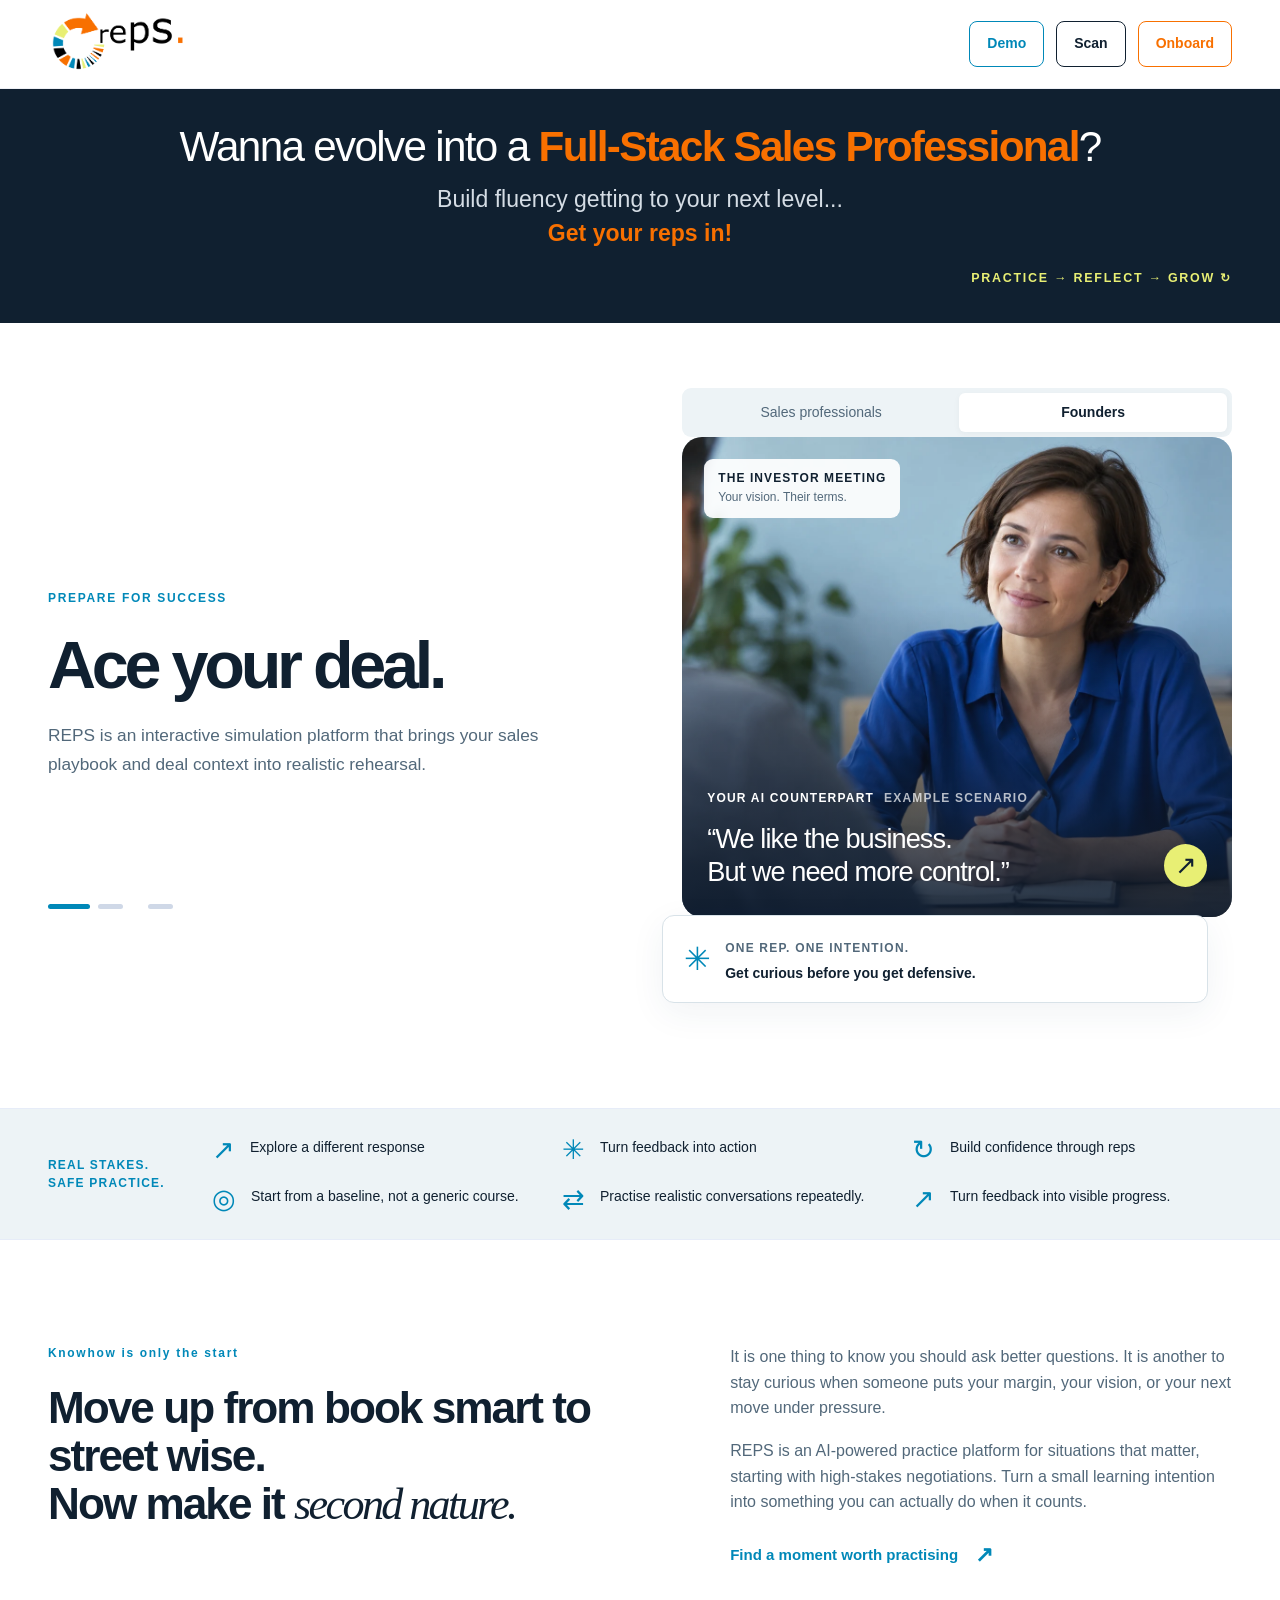
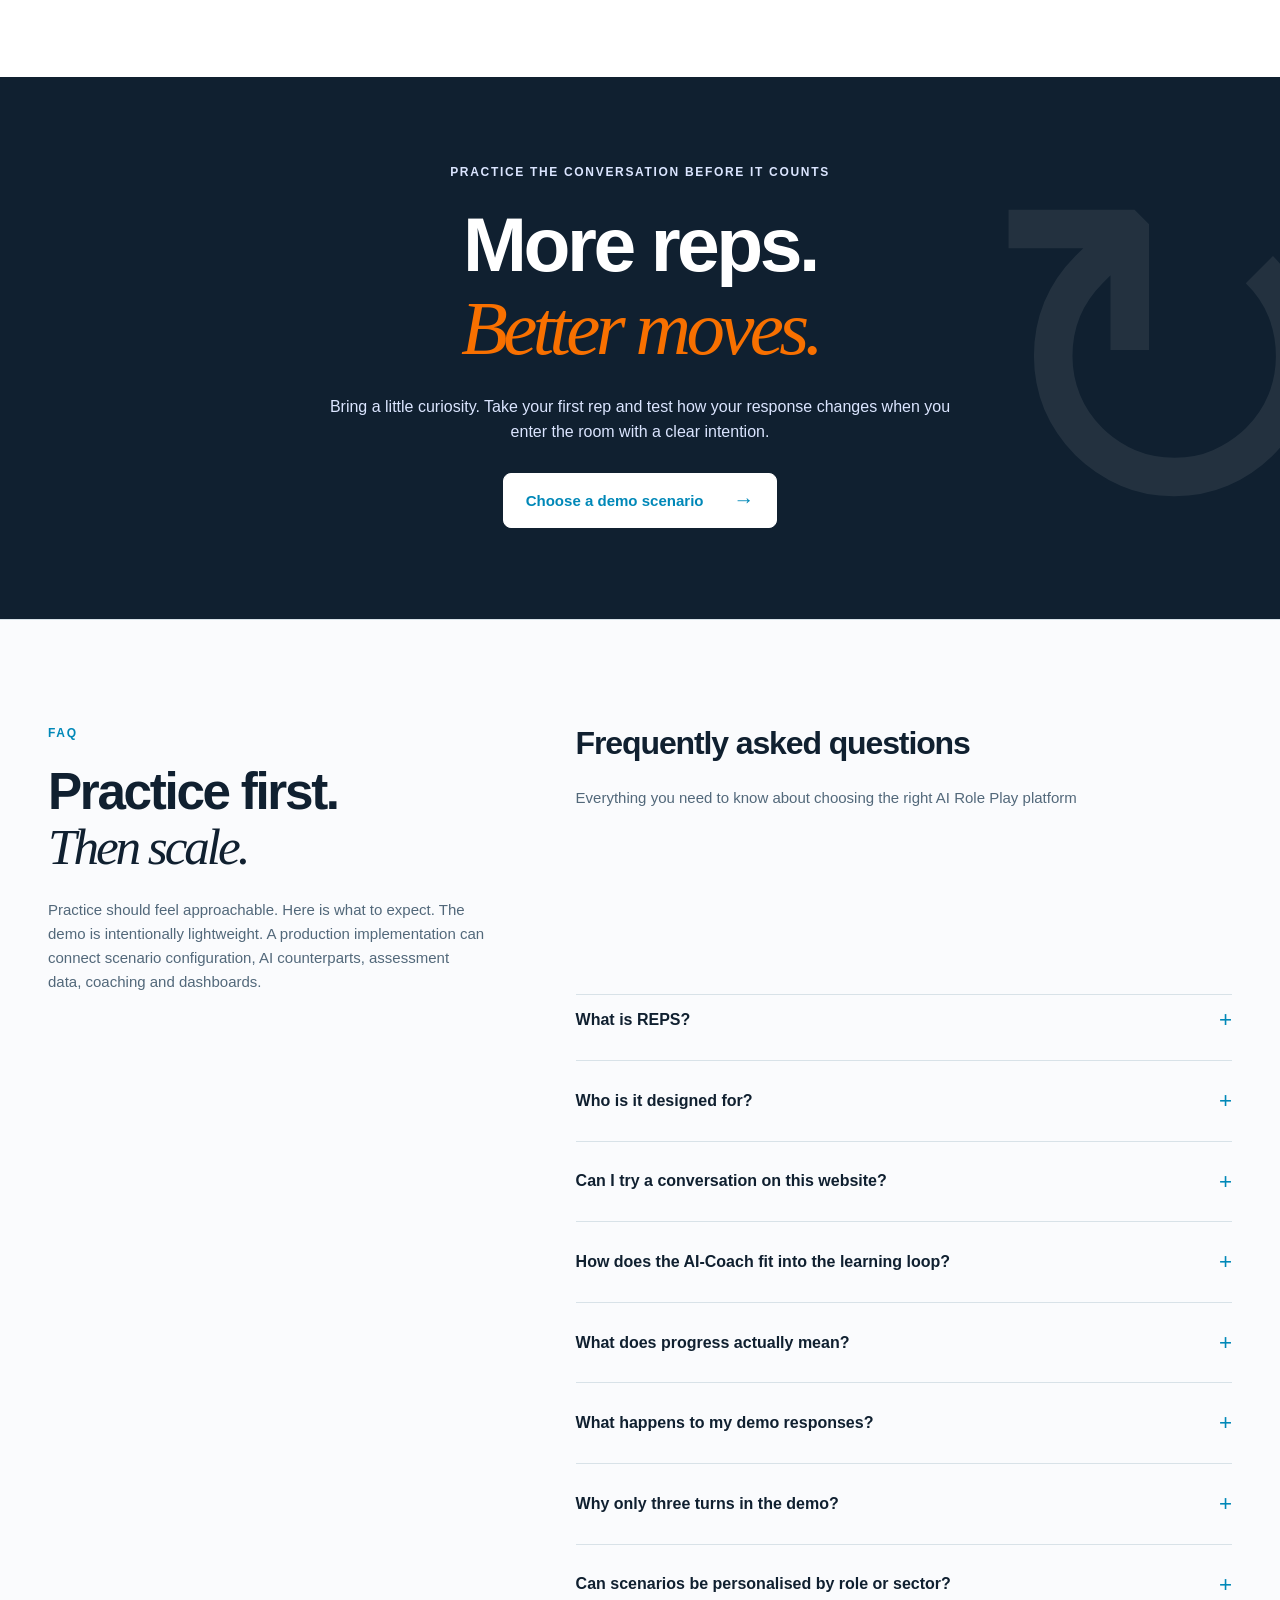
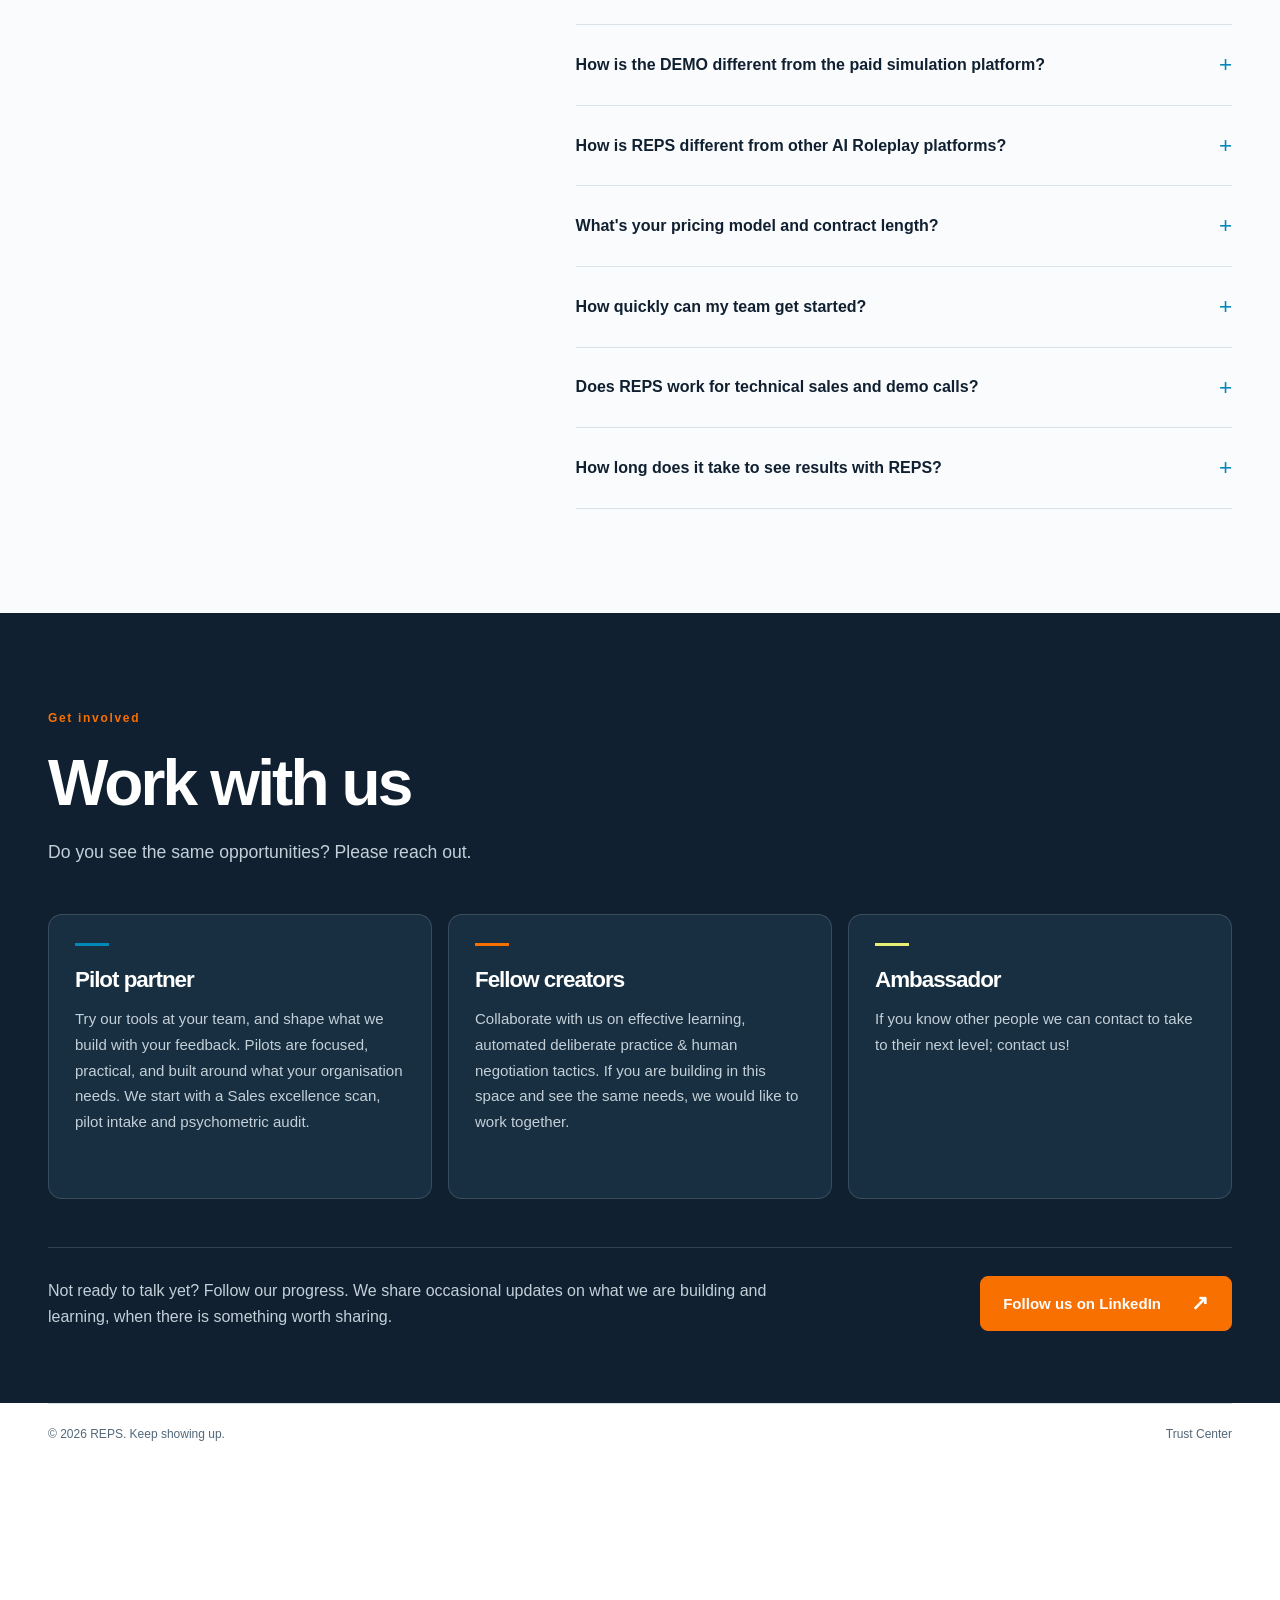
==== index.html @ 22c4253a "cp test" ====
<!doctype html>
<html lang="en">
<head>
  <meta charset="utf-8">
  <meta name="viewport" content="width=device-width, initial-scale=1">
  <meta name="theme-color" content="#234be8">
  <title>REPS — Practice for the moments that matter</title>
  <meta name="description" content="A practice space for the conversations that matter. Explore REPS: AI-powered negotiation practice for founders and sales professionals, from baseline to feedback and visible progress.">
  <meta property="og:title" content="REPS — Great conversations take practice.">
  <meta property="og:description" content="Build the skills for your next high-stakes negotiation. Set your intention, practise, reflect, and try again.">
  <meta property="og:type" content="website">
  <link rel="icon" type="image/svg+xml" href="[data-uri]">
  <style>
:root{--blue:#234be8;--blue-dark:#1737bc;--ink:#172438;--muted:#596579;--pale:#edf2fc;--line:#dce3ee;--lemon:#e8ef74;--pink:#f4c9d1;--ice:#dce8ff;--mist:#eaf0f3;--green:#2b6656;--radius:22px;--body:Arial,Helvetica,sans-serif}
*{box-sizing:border-box}html{scroll-behavior:smooth;scroll-padding-top:100px}body{margin:0;background:#fff;color:var(--ink);font-family:var(--body);font-size:16px;line-height:1.6;-webkit-font-smoothing:antialiased}body.modal-open{overflow:hidden}button,input,select,textarea{font:inherit}button,a{-webkit-tap-highlight-color:transparent}button{cursor:pointer;color:inherit}a{color:inherit;text-decoration:none}h1,h2,h3,p{margin:0}h1,h2,h3{line-height:1.08;letter-spacing:-.045em}.container{width:min(1240px,calc(100% - 96px));margin-inline:auto}.section{padding-block:96px}.eyebrow{font-size:.75rem;font-weight:700;letter-spacing:.14em;line-height:1.5;color:var(--blue);margin-bottom:18px}.serif{font-family:Georgia,'Times New Roman',serif;font-style:italic;font-weight:400;letter-spacing:-.06em}.button{border:1px solid var(--blue);border-radius:8px;background:var(--blue);color:#fff;display:inline-flex;justify-content:center;align-items:center;gap:24px;padding:15px 20px;min-height:52px;font-size:.92rem;font-weight:700;line-height:1.35}.button:hover{background:var(--blue-dark);border-color:var(--blue-dark)}.button-outline{background:#fff;color:var(--blue)}.button-outline:hover{color:#fff}.text-button{font-size:.875rem;color:var(--blue);background:none;border:0;padding:8px 0;text-decoration:underline;text-underline-offset:4px}.small-note{font-size:.875rem;color:var(--muted);line-height:1.5}.sr-only{position:absolute;width:1px;height:1px;padding:0;margin:-1px;overflow:hidden;clip:rect(0,0,0,0);white-space:nowrap;border:0}
.site-header{position:sticky;top:0;z-index:40;background:rgba(255,255,255,.96);border-bottom:1px solid #eef0f5;backdrop-filter:blur(14px)}.nav{height:84px;display:flex;align-items:center;justify-content:space-between;gap:28px}.brand{font-size:2.7rem;font-weight:800;line-height:1;letter-spacing:-.08em}.brand-dot{color:var(--blue)}.nav-links{display:flex;gap:30px;margin-left:auto;margin-right:15px;font-size:.875rem}.nav-links a:hover{color:var(--blue)}
.hero{display:grid;grid-template-columns:1.02fr .98fr;align-items:center;gap:72px;padding-top:72px;padding-bottom:82px}.hero h1{font-size:clamp(3.8rem,6.4vw,5.7rem);letter-spacing:-.064em;line-height:.98;font-weight:650}.hero h1 em{font-family:Georgia,'Times New Roman',serif;color:var(--blue);font-weight:400;font-size:1.12em}.hero-intro{margin-top:26px;max-width:525px;font-size:1.08rem;line-height:1.7;color:var(--muted)}.hero-actions{display:flex;align-items:center;gap:16px;margin-top:30px;flex-wrap:wrap}.hero-stage{background:linear-gradient(145deg,#eaf0ff,#f6f8ff);border:1px solid var(--line);border-radius:24px;padding:28px;min-height:470px;display:flex;flex-direction:column;justify-content:space-between;position:relative;overflow:hidden}.hero-stage:after{content:'↻';position:absolute;font-size:26rem;line-height:1;right:-78px;bottom:-105px;color:#234be812;pointer-events:none}.stage-pill{display:inline-flex;align-items:center;gap:9px;width:max-content;padding:8px 11px;background:#fff;border:1px solid var(--line);border-radius:999px;font-size:.75rem;font-weight:700;letter-spacing:.08em}.stage-card{position:relative;z-index:1;background:#fff;border:1px solid var(--line);border-radius:17px;padding:26px;box-shadow:0 15px 50px #17325a10}.stage-card .mini{font-size:.75rem;color:var(--blue);font-weight:700;letter-spacing:.1em}.stage-card h3{font-size:1.75rem;margin-top:10px}.stage-card p{font-size:.94rem;color:var(--muted);margin-top:12px}.stage-flow{display:flex;gap:8px;flex-wrap:wrap;margin-top:22px}.stage-flow span{background:var(--pale);padding:6px 8px;border-radius:5px;font-size:.75rem}.stage-cue{position:relative;z-index:1;display:flex;align-items:flex-start;gap:12px;background:var(--lemon);border-radius:12px;padding:16px 18px;font-size:.875rem}.stage-cue strong{display:block;font-size:.75rem;letter-spacing:.08em;margin-bottom:3px}
.benefit-strip{background:var(--pale);border-top:1px solid #e6ecf8;border-bottom:1px solid #e6ecf8;padding:25px 0}.benefit-strip .container{display:flex;align-items:center;justify-content:space-between;gap:24px}.benefit-strip p{display:flex;align-items:center;gap:12px;font-size:.875rem}.benefit-strip p span{color:var(--blue);font-size:1.35rem}.section-heading{display:flex;justify-content:space-between;gap:65px;align-items:flex-end;margin-bottom:44px}.section-heading h2{font-size:clamp(2.5rem,4vw,3.8rem);font-weight:620}.section-heading>p{max-width:400px;color:var(--muted);padding-bottom:5px}
.loop-section{background:#f4f7fc}.loop-grid{display:grid;grid-template-columns:repeat(4,1fr);gap:12px}.loop-card{background:#fff;border:1px solid var(--line);border-radius:14px;padding:22px}.loop-card span{font-size:.75rem;color:var(--blue);font-weight:700}.loop-card h3{font-size:1.25rem;margin-top:7px}.loop-card p{font-size:.875rem;color:var(--muted);margin-top:8px}
.scenario-toolbar{display:flex;justify-content:space-between;align-items:center;gap:20px;margin-bottom:26px}.filter-group{display:flex;gap:9px;flex-wrap:wrap}.filter-group button{padding:9px 14px;border:1px solid var(--line);background:#fff;border-radius:6px;font-size:.875rem}.filter-group button span{font-size:.75rem;opacity:.7;margin-left:5px}.filter-group button.active{background:var(--ink);border-color:var(--ink);color:#fff}.scenario-grid{display:grid;grid-template-columns:repeat(4,1fr);gap:17px}.scenario-card{border-radius:13px;padding:23px 22px 0;display:flex;flex-direction:column;border:1px solid #00000006;min-height:390px}.scenario-card[hidden]{display:none}.scenario-card.blue{background:#dce8ff}.scenario-card.lemon{background:#edf3a3}.scenario-card.pink{background:#f7dce1}.scenario-card.pale{background:#eaf0f3}.scenario-card.lilac{background:#e7e1fb}.scenario-card.mint{background:#dff2ea}.scenario-card.sand{background:#f3e7cb}.scenario-card.sky{background:#dceff6}.card-top{display:flex;justify-content:space-between;align-items:center;margin-bottom:32px;gap:7px}.card-icon{font-size:2.2rem;line-height:1}.pill{border:1px solid #17243830;border-radius:5px;padding:3px 7px;font-size:.72rem;letter-spacing:.1em;font-weight:700}.scenario-number{font-size:.72rem;letter-spacing:.07em;font-weight:700;margin-bottom:13px}.scenario-card h3{font-size:1.52rem;line-height:1.16;margin-bottom:15px}.scenario-card>p{font-size:.88rem;line-height:1.62;color:#45536a}.skill-tags{display:flex;gap:6px;flex-wrap:wrap;margin:20px 0 24px}.skill-tags span{background:#ffffff80;padding:3px 7px;border-radius:4px;font-size:.72rem}.card-action{margin-top:auto;border:0;border-top:1px solid #17243820;background:none;padding:17px 0;display:flex;justify-content:space-between;align-items:center;font-size:.875rem;font-weight:700;width:100%;text-align:left}.card-action:hover{color:var(--blue)}.scenario-note{font-size:.875rem;color:var(--muted);margin-top:22px;text-align:center}.scenario-group{margin-top:34px}.scenario-group:first-of-type{margin-top:0}.scenario-group-head{display:flex;align-items:end;justify-content:space-between;gap:24px;margin:0 0 15px;padding:0 2px}.scenario-group-head h3{font-size:1.35rem;letter-spacing:-.03em}.scenario-group-head p{font-size:.82rem;color:var(--muted)}.scenario-group[hidden]{display:none}
.behavior-panel{background:#f8fafc;border:1px solid var(--line);border-radius:12px;padding:18px 18px 10px}.behavior-panel>span{font-size:.72rem;letter-spacing:.1em;color:var(--muted);font-weight:700}.behavior-list{display:grid;gap:0;margin-top:10px}.behavior-row{display:grid;grid-template-columns:auto 1fr;gap:12px;padding:14px 0;border-top:1px solid var(--line)}.behavior-row:first-child{border-top:0}.behavior-status{display:inline-flex;align-items:center;justify-content:center;min-width:106px;height:28px;border-radius:999px;padding:0 10px;font-size:.68rem;font-weight:800;letter-spacing:.07em}.behavior-status.observed{background:#e4f3ec;color:#245f4f}.behavior-status.not-observed{background:#f7e3e6;color:#7a3541}.behavior-copy strong{display:block;font-size:.9rem}.behavior-copy p{margin-top:4px;font-size:.84rem;color:var(--muted)}.behavior-copy blockquote{margin:7px 0 0;border-left:2px solid var(--line);padding-left:10px;font-size:.82rem;color:#39485e}.score-explainer{font-size:.8rem;color:var(--muted);margin-top:8px;line-height:1.45}
.mode-tile{position:fixed;right:22px;bottom:22px;z-index:35;width:250px;background:#fff;border:1px solid var(--line);border-radius:16px;padding:14px;box-shadow:0 16px 50px rgba(16,34,63,.18)}.mode-tile-head{display:flex;align-items:center;justify-content:space-between;gap:12px;margin-bottom:10px}.mode-tile-head strong{font-size:.72rem;letter-spacing:.1em}.live-dot{width:8px;height:8px;border-radius:50%;background:#25a36f;box-shadow:0 0 0 4px #25a36f1f}.mode-toggle{display:grid;grid-template-columns:1fr 1fr;background:var(--pale);border-radius:9px;padding:3px;gap:3px}.mode-toggle button{border:0;background:transparent;border-radius:7px;padding:9px 7px;font-size:.76rem;font-weight:700}.mode-toggle button.active{background:#fff;color:var(--blue);box-shadow:0 2px 8px #17325a16}.mode-tile p{font-size:.72rem;line-height:1.45;color:var(--muted);margin-top:9px}.ai-compose{border:1px solid var(--line);border-radius:12px;padding:12px;background:#fff}.ai-compose textarea{display:block;width:100%;min-height:105px;resize:vertical;border:0;outline:0;color:var(--ink);line-height:1.55}.ai-compose-footer{display:flex;align-items:center;justify-content:space-between;gap:12px;border-top:1px solid var(--line);padding-top:10px}.ai-compose-footer span{font-size:.72rem;color:var(--muted)}.button.compact{min-height:42px;padding:10px 15px;gap:10px}.finish-row{display:flex;align-items:center;justify-content:space-between;gap:15px;margin-top:14px}.ai-thinking{display:inline-flex;align-items:center;gap:7px;font-size:.78rem;color:var(--muted);padding:7px 0}.ai-thinking:before{content:'';width:7px;height:7px;border-radius:50%;background:var(--blue);animation:pulse 1s infinite alternate}@keyframes pulse{to{opacity:.25}}.mode-badge{display:inline-flex;align-items:center;gap:7px}.mode-badge:before{content:'';width:6px;height:6px;border-radius:50%;background:currentColor}.conversation.prototype{max-height:330px;overflow:auto;padding-right:5px;scroll-behavior:smooth}.prototype-note{padding:10px 12px;background:#f7f9fd;border-radius:8px;font-size:.75rem;color:var(--muted);margin-top:14px}
@media (max-width:700px){.scenario-group-head{align-items:flex-start;flex-direction:column;gap:4px}.behavior-row{grid-template-columns:1fr}.behavior-status{width:max-content}}
.coach-section{background:#17283f;color:white}.coach-layout{display:grid;grid-template-columns:1fr 1fr;gap:82px;align-items:center}.coach-copy .eyebrow{color:var(--lemon)}.coach-copy h2{font-size:clamp(2.4rem,4vw,3.6rem)}.coach-copy h2 .serif{color:#bad6f8}.coach-copy>p{color:#bbc7d9;margin-top:24px;max-width:490px}.coach-principles{margin-top:29px}.coach-principles>div{display:flex;gap:17px;margin-top:17px;align-items:flex-start}.coach-principles>div>span{font-size:.72rem;border:1px solid #ffffff35;width:30px;height:30px;border-radius:50%;display:grid;place-items:center;flex:0 0 30px;color:var(--lemon)}.coach-principles p{font-size:.875rem;color:#bbc7d9}.coach-principles strong{display:block;color:#fff}.feedback-card{background:#fff;color:var(--ink);border-radius:17px;padding:28px;box-shadow:0 20px 60px #08111e25;transform:rotate(1deg)}.feedback-header{display:flex;justify-content:space-between;gap:14px;align-items:center;padding-bottom:18px;border-bottom:1px solid var(--line)}.feedback-header strong{font-size:.875rem}.feedback-header>span{font-size:.72rem;color:var(--muted);letter-spacing:.06em}.feedback-box{background:var(--pale);border-radius:9px;padding:16px 18px;margin-top:20px}.feedback-box small{font-size:.72rem;letter-spacing:.1em;color:var(--muted);font-weight:700}.feedback-box p{margin-top:6px;font-size:.95rem}.practice-goal{margin-top:20px;padding:15px;background:var(--lemon);border-radius:9px;font-size:.875rem}.practice-goal strong{display:block;font-size:.72rem;text-transform:uppercase;letter-spacing:.1em}
.progress-layout{display:grid;grid-template-columns:1.15fr .85fr;gap:60px;align-items:center}.progress-preview{background:#f5f7fc;border:1px solid var(--line);border-radius:18px;padding:29px}.preview-top{display:flex;justify-content:space-between;gap:12px}.preview-top h3{font-size:1.45rem}.demo-label{font-size:.72rem;color:var(--muted);border:1px solid var(--line);border-radius:4px;padding:3px 7px}.bar-row{margin-top:20px}.bar-label{display:flex;justify-content:space-between;font-size:.875rem;margin-bottom:7px}.bar-track{height:8px;background:#e1e7f1;border-radius:3px;overflow:hidden}.bar-fill{display:block;height:100%;background:var(--blue);border-radius:3px}.progress-copy h2{font-size:clamp(2.3rem,3.6vw,3.4rem)}.progress-copy p{color:var(--muted);margin-top:20px}.progress-list{margin-top:25px;display:grid;gap:12px}.progress-list div{display:flex;gap:12px;align-items:center;font-size:.9rem}.progress-list span{display:grid;place-items:center;width:30px;height:30px;border:1px solid var(--line);border-radius:50%;color:var(--blue);font-size:.72rem}
.faq-section{background:#fafbfd;border-top:1px solid var(--line)}.faq-layout{display:grid;grid-template-columns:.8fr 1.2fr;gap:80px}.faq-layout h2{font-size:clamp(2.4rem,4vw,3.5rem)}.faq-layout>div>p{color:var(--muted);margin-top:20px}.faq-list details{border-bottom:1px solid var(--line)}.faq-list details:first-child{border-top:1px solid var(--line)}.faq-list summary{list-style:none;cursor:pointer;display:flex;justify-content:space-between;gap:24px;padding:22px 0;align-items:center;font-size:1rem;font-weight:700}.faq-list summary::-webkit-details-marker{display:none}.faq-list summary span{font-size:1.4rem;font-weight:400;color:var(--blue)}.faq-list details[open] summary span{transform:rotate(45deg)}.faq-list details p{padding:0 35px 22px 0;color:var(--muted);font-size:.9375rem}.closing-section{background:var(--blue);color:white}.closing-inner{text-align:center;padding-block:82px}.closing-inner .eyebrow{color:#dbe5ff}.closing-inner h2{font-size:clamp(3.4rem,6vw,5.3rem)}.closing-inner .serif{color:var(--lemon)}.closing-inner p{color:#dbe5ff;margin:22px auto 28px;max-width:620px}.closing-inner .button{background:#fff;color:var(--blue);border-color:#fff}.closing-inner .button:hover{background:var(--lemon);border-color:var(--lemon);color:var(--ink)}footer{background:#fff}.footer-top{padding-block:34px;display:flex;align-items:center;gap:29px}.footer-top .brand{font-size:2.4rem}.footer-top p{margin-right:auto;color:var(--muted);font-size:.875rem}.footer-bottom{padding-block:19px 24px;border-top:1px solid var(--line);display:flex;justify-content:space-between;gap:25px;font-size:.75rem;color:var(--muted)}
/* modal */
dialog{width:min(760px,calc(100% - 28px));max-height:calc(100dvh - 40px);border:0;border-radius:20px;padding:0;color:var(--ink);box-shadow:0 25px 100px #13223c50;overflow:auto}dialog::backdrop{background:rgba(12,25,47,.66);backdrop-filter:blur(6px)}.modal-header{display:flex;align-items:center;gap:20px;padding:20px 27px;background:#fff;position:sticky;top:0;z-index:3;border-bottom:1px solid var(--line)}.modal-header .brand{font-size:2rem}.modal-header>span{font-size:.72rem;letter-spacing:.1em;color:var(--muted);margin-left:auto}.close-dialog{font-size:1.6rem;line-height:1;border:1px solid var(--line);background:white;width:34px;height:34px;border-radius:50%}.demo-progress{height:4px;background:var(--pale)}.demo-progress span{display:block;height:100%;background:var(--blue);transition:width .2s}.demo-inner{padding:28px 35px 32px}.demo-kicker{font-size:.72rem;font-weight:700;color:var(--blue);letter-spacing:.1em;margin-bottom:12px}.demo-inner h2{font-size:2rem;margin-bottom:14px}.demo-description{color:var(--muted);font-size:.94rem;margin-bottom:22px}.demo-inner fieldset{border:0;padding:0;margin:22px 0}.demo-inner legend,.demo-field-label{font-size:.94rem;font-weight:700;margin-bottom:10px;display:block}.demo-help{font-size:.85rem;color:var(--muted);margin:0 0 12px}.rating-group{display:flex;gap:8px}.rating-group label{flex:1}.rating-group input,.intention-options input{position:absolute;opacity:0;width:1px;height:1px}.rating-group label>span{border:1px solid var(--line);background:#fff;display:flex;align-items:center;justify-content:center;flex-direction:column;border-radius:8px;padding:10px 3px;line-height:1.4;font-size:1.05rem;cursor:pointer}.rating-group small{font-size:.7rem;display:block;font-weight:400;color:var(--muted);margin-top:3px}.rating-group input:checked+span,.intention-options input:checked+span{border-color:var(--blue);background:var(--pale);color:var(--blue);box-shadow:inset 0 0 0 1px var(--blue)}.intention-options{display:grid;gap:8px}.intention-options label>span{display:block;border:1px solid var(--line);border-radius:8px;font-size:.875rem;line-height:1.4;padding:13px 15px;cursor:pointer}.demo-actions{display:flex;flex-wrap:wrap;gap:12px;align-items:center;margin-top:24px}.modal-footer{border-top:1px solid var(--line);padding:15px 27px;display:flex;justify-content:space-between;align-items:center;gap:20px}.modal-footer>span{font-size:.72rem;color:var(--muted)}.modal-footer button{border:0;background:transparent;font-size:.72rem;color:var(--muted);padding:3px;text-decoration:underline;text-underline-offset:3px}.knowhow-card{background:var(--pale);padding:23px;border-radius:12px;margin-top:20px}.knowhow-card h3{font-size:1.45rem;margin:10px 0}.knowhow-card p{font-size:.94rem;color:var(--muted)}.knowhow-card blockquote{border-left:2px solid var(--blue);padding-left:14px;margin:17px 0 0;font-size:.94rem}.demo-context{padding:16px 18px;border:1px solid var(--line);border-radius:8px;margin:19px 0;font-size:.875rem;color:var(--muted)}.demo-context strong{color:var(--ink)}.turn-header{display:flex;justify-content:space-between;gap:14px;align-items:center;margin-bottom:15px}.turn-header span{font-size:.72rem;color:var(--muted);font-weight:700}.conversation{display:grid;gap:12px;margin-bottom:22px}.chat-message{background:var(--pale);border-radius:12px 12px 12px 2px;padding:17px 19px;margin-right:20px;font-size:.94rem;line-height:1.58}.chat-message.you{background:#edf1d6;border-radius:12px 12px 2px 12px;margin-right:0;margin-left:36px}.chat-message small{display:block;color:var(--muted);font-size:.7rem;font-weight:700;letter-spacing:.1em;margin-bottom:5px}.chat-message.past{font-size:.86rem;padding:11px 14px;opacity:.85}.response-options{display:grid;gap:9px}.response-option{display:flex;text-align:left;gap:13px;padding:14px;border:1px solid var(--line);border-radius:9px;background:#fff;font-size:.875rem;line-height:1.48}.response-option>span{display:grid;place-items:center;width:23px;height:23px;flex:0 0 23px;background:var(--pale);border-radius:5px;font-size:.72rem;color:var(--blue);margin-top:1px}.response-option:hover{border-color:var(--blue);background:#f7f9ff}.report-grid{display:grid;grid-template-columns:1fr 1fr;gap:12px;margin-top:18px}.report-box{border:1px solid var(--line);border-radius:10px;padding:18px}.report-box.full{grid-column:1/-1}.report-box>span{font-size:.7rem;font-weight:700;letter-spacing:.08em;color:var(--blue)}.report-box h3{font-size:1.1rem;margin:8px 0}.report-box p{font-size:.86rem;color:var(--muted);line-height:1.62}.report-box blockquote{background:var(--pale);padding:12px;border-radius:6px;margin:10px 0 0;font-size:.86rem}.report-box.goal{background:var(--lemon);border:0}.report-box.goal p{color:var(--ink)}.score-big{font-size:2.5rem;font-weight:800;letter-spacing:-.06em;color:var(--blue);line-height:1}.score-note{font-size:.72rem;color:var(--muted);margin-top:7px}.reflection-difference{padding:17px;background:var(--pale);border-radius:10px;margin-top:17px;font-size:.94rem}.inline-note{font-size:.72rem!important;color:var(--muted);margin-top:18px!important}.demo-result-row{display:flex;justify-content:space-between;gap:18px;padding:11px 0;border-bottom:1px solid var(--line);font-size:.875rem}.demo-result-row strong{text-align:right}
@media(max-width:1100px){.container{width:calc(100% - 60px)}.scenario-grid{grid-template-columns:repeat(2,1fr)}.loop-grid{grid-template-columns:repeat(2,1fr)}.hero{gap:35px}.coach-layout{gap:42px}.progress-layout{gap:40px}}
@media(max-width:760px){.container{width:calc(100% - 34px)}.nav-links{display:none}.nav{height:72px}.brand{font-size:2.3rem}.hero{grid-template-columns:1fr;padding-top:50px}.hero h1{font-size:3.5rem}.hero-stage{min-height:390px}.benefit-strip .container{align-items:flex-start;flex-direction:column}.section-heading{align-items:flex-start;flex-direction:column;gap:20px}.scenario-grid{grid-template-columns:1fr}.loop-grid{grid-template-columns:1fr}.coach-layout,.progress-layout,.faq-layout{grid-template-columns:1fr}.section{padding-block:72px}.scenario-toolbar{align-items:flex-start;flex-direction:column}.footer-top,.footer-bottom{align-items:flex-start;flex-direction:column}.footer-top p{margin-right:0}.demo-inner{padding:23px 20px 27px}.rating-group{gap:5px}.rating-group small{display:none}.report-grid{grid-template-columns:1fr}.report-box.full{grid-column:auto}.turn-header{align-items:flex-start;flex-direction:column}.chat-message{margin-right:0}.chat-message.you{margin-left:18px}.mode-tile{right:10px;bottom:10px;width:218px}.finish-row{align-items:stretch;flex-direction:column}.finish-row .button{width:100%}}


:root{--blue:#234be8;--blue-dark:#1737bc;--ink:#172438;--muted:#596579;--pale:#edf2fc;--line:#dce3ee;--lemon:#e8ef74;--pink:#f4c9d1;--radius:22px;--body:Arial,Helvetica,sans-serif}
*{box-sizing:border-box}html{scroll-behavior:smooth;scroll-padding-top:105px}body{margin:0;background:#fff;color:var(--ink);font-family:var(--body);font-size:16px;line-height:1.6;-webkit-font-smoothing:antialiased}body.modal-open{overflow:hidden}button,input,select,textarea{font:inherit}button,a{-webkit-tap-highlight-color:transparent}button{cursor:pointer}button:disabled{cursor:default;opacity:.5}a{color:inherit;text-decoration:none}button{color:inherit}img{display:block;max-width:100%}button{transition:background .2s,transform .2s,color .2s}a,button,input,summary,select{outline-offset:5px}a:focus-visible,button:focus-visible,input:focus-visible,summary:focus-visible,select:focus-visible,[tabindex]:focus-visible{outline:3px solid #6686ff}button:active{transform:translateY(1px)}h1,h2,h3,p{margin:0}h1,h2,h3{line-height:1.08;letter-spacing:-.045em}p+p{margin-top:17px}h2{font-size:clamp(2.4rem,4.15vw,3.85rem);font-weight:600}h3{font-weight:600}.container{width:min(1240px,calc(100% - 96px));margin-inline:auto}.section{padding-block:104px}.eyebrow{font-size:.75rem;font-weight:700;letter-spacing:.14em;line-height:1.5;color:var(--blue);margin-bottom:22px}.serif{font-family:Georgia,'Times New Roman',serif;font-style:italic;font-weight:400;letter-spacing:-.06em}.button{border:1px solid var(--blue);border-radius:8px;background:var(--blue);color:#fff;display:inline-flex;justify-content:center;align-items:center;gap:30px;padding:16px 22px;min-height:54px;font-size:.94rem;font-weight:600;line-height:1.4;text-align:center}.button:hover{background:var(--blue-dark);border-color:var(--blue-dark)}.button span{font-size:1.3rem;line-height:1}.button-small{padding:12px 17px;min-height:45px;font-size:.875rem;gap:21px}.button-light{background:#fff;border-color:#fff;color:var(--blue)}.button-light:hover{background:var(--lemon);border-color:var(--lemon);color:var(--ink)}.button-outline{background:white;color:var(--blue)}.button-outline:hover{color:#fff}.text-link{display:inline-flex;align-items:center;gap:17px;font-size:.94rem;font-weight:600;border:0;padding:0;background:none;color:var(--ink)}.text-link:hover{color:var(--blue)}.text-link span{font-size:1.4rem}.small-note{font-size:.875rem;color:var(--muted);line-height:1.5}.sr-only{position:absolute;width:1px;height:1px;padding:0;margin:-1px;overflow:hidden;clip:rect(0,0,0,0);white-space:nowrap;border:0}.skip-link{position:fixed;left:15px;top:-80px;z-index:100;background:#fff;padding:15px}.skip-link:focus{top:15px}
.site-header{position:sticky;top:0;z-index:40;background:rgba(255,255,255,.96);border-bottom:1px solid #eef0f5;backdrop-filter:blur(14px)}.nav{height:88px;display:flex;align-items:center;justify-content:space-between;gap:28px}.brand{font-size:2.8rem;font-weight:800;line-height:1;letter-spacing:-.08em;display:inline-block}.brand-dot{color:var(--blue)}.nav-links{display:flex;gap:30px;margin-left:auto;margin-right:17px;font-size:.875rem}.nav-links a:hover{color:var(--blue)}.menu-toggle{display:none;border:0;background:none;width:40px;height:40px;padding:8px}.menu-toggle span{display:block;height:2px;background:var(--ink);margin:6px 0}
.hero{display:grid;grid-template-columns:1.03fr 1fr;align-items:center;gap:68px;padding-top:65px;padding-bottom:80px}.hero .eyebrow{display:flex;align-items:center;gap:9px;margin-bottom:26px}.tiny-mark{font-size:1.45rem;line-height:1}.hero h1{font-size:clamp(3.7rem,6.4vw,5.6rem);letter-spacing:-.06em;line-height:.99;font-weight:600}.hero h1 em{font-family:Georgia,'Times New Roman',serif;color:var(--blue);font-weight:400;font-size:1.15em;letter-spacing:-.07em}.hero-intro{margin-top:26px;max-width:480px;font-size:1.075rem;line-height:1.7;color:var(--muted)}.hero-actions{display:flex;align-items:center;gap:25px;margin:28px 0 15px}.hero-stage{position:relative;padding-bottom:25px}.setting-switch{display:flex;width:100%;justify-content:center;gap:4px;background:var(--pale);border-radius:9px;padding:5px;margin-bottom:19px}.setting-switch button{border:0;border-radius:6px;background:transparent;color:var(--muted);padding:10px 15px;flex:1;font-size:.875rem;line-height:1.4}.setting-switch button.active{background:#fff;color:var(--ink);box-shadow:0 2px 7px #1724380b;font-weight:600}.portrait-card{position:relative;height:480px;border-radius:20px;overflow:hidden;background:#c5dfed}.hero-portrait{width:100%;height:100%;object-fit:cover;object-position:66% center}.portrait-card:after{content:'';position:absolute;inset:35% 0 0;background:linear-gradient(transparent,rgba(13,27,46,.9));pointer-events:none}.scene-tag{position:absolute;top:22px;left:22px;background:rgba(255,255,255,.92);border-radius:9px;padding:10px 14px;display:flex;gap:10px;align-items:center}.scene-tag span:not(.scene-icon){font-size:.75rem;letter-spacing:.09em;font-weight:700;display:block}.scene-tag small{font-size:.75rem;color:var(--muted);display:block}.scene-icon{font-size:1.5rem;color:var(--blue)}.scene-bottom{position:absolute;bottom:29px;left:25px;right:25px;color:#fff;z-index:1;padding-right:50px}.scene-meta{display:flex;flex-wrap:wrap;gap:10px;margin-bottom:14px;font-size:.75rem;letter-spacing:.1em;font-weight:700}.scene-meta span:last-child{opacity:.7}.scene-bottom p{font-size:1.7rem;letter-spacing:-.035em;line-height:1.22}.scene-play{position:absolute;right:0;bottom:1px;background:var(--lemon);color:var(--ink);border:0;border-radius:50%;width:43px;height:43px;font-size:1.6rem;display:grid;place-items:center}.scene-play:hover{background:white}.coach-cue{display:flex;gap:14px;align-items:center;background:white;border:1px solid var(--line);border-radius:12px;position:relative;margin:-2px 24px 0 -20px;z-index:2;padding:18px 21px;box-shadow:0 10px 35px #243a6410}.spark-icon{color:var(--blue);font-size:2rem;line-height:1}.coach-cue span:not(.spark-icon){font-size:.75rem;letter-spacing:.1em;color:var(--muted);font-weight:700}.coach-cue p{font-size:.875rem;font-weight:600;line-height:1.5;margin-top:3px}.orbit-label{display:block;position:absolute;bottom:0;right:10px;font-size:.75rem;letter-spacing:.16em;color:var(--muted)}
.benefit-strip{background:var(--pale);border-top:1px solid #e6ecf8;border-bottom:1px solid #e6ecf8;padding:27px 0}.benefit-strip .container{display:flex;align-items:center;justify-content:space-between;gap:24px}.strip-label{color:var(--blue);font-size:.75rem;font-weight:700;letter-spacing:.1em;line-height:1.5}.benefit-strip p{display:flex;align-items:center;gap:15px;font-size:.875rem;margin:0}.benefit-strip p span{color:var(--blue);font-size:1.7rem;line-height:1}
.introduction{display:grid;grid-template-columns:1.2fr 1fr;gap:80px}.introduction h2{font-size:clamp(2.15rem,3.45vw,3.1rem)}.intro-body p{color:var(--muted)}.intro-body .text-link{margin-top:22px}.section-heading{display:flex;justify-content:space-between;gap:65px;align-items:flex-end;margin-bottom:47px}.section-heading>p{max-width:370px;color:var(--muted);padding-bottom:5px}.loop-section{background:#f4f7fc}.loop-layout{display:grid;grid-template-columns:.83fr 1.17fr;gap:40px;align-items:stretch}.flywheel-panel{background:#fff;border:1px solid var(--line);border-radius:var(--radius);padding:26px;display:flex;flex-direction:column;align-items:center;justify-content:space-between}.panel-kicker{font-size:.75rem;color:var(--muted);letter-spacing:.12em;font-weight:700}.flywheel-panel img{width:auto;height:415px;object-fit:contain;max-width:100%;margin:15px auto}.flywheel-panel p{font-size:.875rem;color:var(--muted);text-align:center}.loop-steps{display:grid;grid-template-columns:repeat(3,1fr);gap:8px;margin-bottom:18px}.loop-steps button{display:flex;gap:10px;align-items:center;text-align:left;border:1px solid var(--line);border-radius:7px;padding:13px 12px;background:white;font-size:.875rem;line-height:1.2;min-height:49px}.loop-steps button span{font-size:.75rem;color:var(--muted)}.loop-steps button.active{background:var(--blue);border-color:var(--blue);color:white}.loop-steps button.active span{color:#d6e2ff}.loop-steps button i{font-size:1rem;font-style:normal}.loop-steps button:hover:not(.active){border-color:var(--blue);background:#f5f7ff}.step-detail{border:1px solid var(--line);border-radius:15px;padding:27px 30px;background:#fff;min-height:370px;display:flex;flex-direction:column}.detail-top{display:flex;align-items:center;justify-content:space-between;margin-bottom:12px}.detail-top>span:first-child{color:var(--blue);font-size:.75rem;font-weight:700;letter-spacing:.12em}.detail-symbol{font-size:1.8rem;color:var(--blue);line-height:1}.step-detail h3{font-size:1.85rem;margin-bottom:13px}.step-detail>p{color:var(--muted);font-size:.9375rem;line-height:1.6}.step-example{background:var(--pale);padding:15px 18px;border-radius:8px;margin-top:20px}.step-example>span{color:var(--blue);font-size:.75rem;letter-spacing:.1em;font-weight:700}.step-example p{font-size:.9375rem;line-height:1.5;margin-top:6px}.detail-footer{margin-top:auto;padding-top:19px;display:flex;align-items:center;justify-content:space-between;gap:10px}.detail-footer>span{font-size:.875rem;color:var(--muted)}.round-button{border:1px solid var(--line);border-radius:50%;width:36px;height:36px;flex:0 0 36px;background:white;font-size:1.2rem}.round-button:hover{border-color:var(--blue);color:var(--blue)}
.scenario-toolbar{display:flex;justify-content:space-between;align-items:center;gap:20px;margin-bottom:26px}.filter-group{display:flex;gap:9px;flex-wrap:wrap}.filter-group button{padding:9px 14px;border:1px solid var(--line);background:#fff;border-radius:6px;font-size:.875rem}.filter-group button span{font-size:.75rem;opacity:.7;margin-left:5px}.filter-group button.active{background:var(--ink);border-color:var(--ink);color:#fff}.scenario-grid{display:grid;grid-template-columns:repeat(4,1fr);gap:17px}.scenario-card{border-radius:13px;padding:23px 22px 0;display:flex;flex-direction:column;border:1px solid #00000006}.scenario-card[hidden]{display:none}.scenario-card.blue{background:#dce8ff}.scenario-card.lemon{background:#edf3a3}.scenario-card.pink{background:#f7dce1}.scenario-card.pale{background:#eaf0f3}.card-top{display:flex;justify-content:space-between;align-items:center;margin-bottom:40px;gap:7px}.card-icon{font-size:2.3rem;line-height:1;color:var(--ink)}.pill{border:1px solid #17243830;border-radius:5px;padding:3px 7px;font-size:.75rem;letter-spacing:.1em;font-weight:700}.scenario-number{font-size:.75rem;letter-spacing:.07em;font-weight:700;margin-bottom:14px}.scenario-card h3{font-size:1.6rem;line-height:1.15;margin-bottom:17px}.scenario-card>p{font-size:.9rem;line-height:1.65;color:#45536a}.skill-tags{display:flex;gap:6px;flex-wrap:wrap;margin:22px 0 26px}.skill-tags span{background:#ffffff80;padding:3px 7px;border-radius:4px;font-size:.75rem}.card-action{margin-top:auto;border:0;border-top:1px solid #17243820;background:none;padding:18px 0;display:flex;justify-content:space-between;align-items:center;font-size:.875rem;font-weight:600;width:100%;text-align:left}.card-action span{font-size:1.35rem}.card-action:hover{color:var(--blue)}.scenario-note{font-size:.875rem;color:var(--muted);margin-top:22px;text-align:center}
.coach-section{background:#17283f;color:white}.coach-layout{display:grid;grid-template-columns:1fr 1fr;gap:85px;align-items:center}.coach-copy .eyebrow{color:var(--lemon)}.coach-copy h2{font-size:clamp(2.2rem,3.8vw,3.5rem)}.coach-copy h2 .serif{color:#bad6f8}.coach-copy>p{color:#bbc7d9;margin-top:26px;max-width:470px}.coach-principles{margin-top:32px}.coach-principles>div{display:flex;gap:18px;margin-top:20px;align-items:flex-start}.coach-principles>div>span{font-size:.75rem;border:1px solid #ffffff35;width:30px;height:30px;border-radius:50%;display:grid;place-items:center;flex:0 0 30px;color:var(--lemon)}.coach-principles p{font-size:.875rem;color:#bbc7d9;line-height:1.65}.coach-principles strong{display:block;color:#fff;font-weight:600}.feedback-card{background:#fff;color:var(--ink);border-radius:17px;padding:28px;box-shadow:0 20px 60px #08111e25;transform:rotate(1deg)}.feedback-header{display:flex;justify-content:space-between;gap:14px;align-items:center;padding-bottom:20px;border-bottom:1px solid var(--line)}.feedback-header>div{display:flex;align-items:center;gap:10px}.feedback-header strong{font-size:.875rem}.feedback-header .spark-icon{font-size:1.6rem}.feedback-header>span{font-size:.75rem;color:var(--muted);letter-spacing:.06em;text-align:right;max-width:85px}.feedback-intention{margin-top:20px}.feedback-intention>span,.transcript>span,.feedback-label{font-size:.75rem;letter-spacing:.11em;font-weight:700;color:var(--muted)}.feedback-intention p{font-size:.875rem;margin-top:5px}.transcript{background:var(--pale);border-radius:9px;padding:16px 18px;margin-top:22px}.transcript blockquote{margin:7px 0 0;font-size:1.125rem;line-height:1.5;letter-spacing:-.02em}.coach-observation,.coach-next{padding:21px 0 0}.coach-observation .feedback-label{color:#2b6656}.coach-next .feedback-label{color:var(--blue)}.coach-observation p,.coach-next p{font-size:.875rem;margin-top:5px;color:var(--muted)}.coach-next blockquote{font-size:.875rem;margin:10px 0 0;border-left:2px solid var(--blue);padding-left:14px;line-height:1.55}.practice-goal{margin-top:23px;padding:16px;background:var(--lemon);border-radius:9px;display:flex;gap:14px;align-items:center}.practice-goal>span{font-size:1.8rem}.practice-goal p{font-size:.875rem;line-height:1.55}.practice-goal strong{display:block;font-size:.75rem;text-transform:uppercase;letter-spacing:.1em;margin-bottom:3px}
.progress-layout{display:grid;grid-template-columns:1.22fr 1fr;gap:70px;align-items:center}.progress-preview{background:#f5f7fc;border:1px solid var(--line);border-radius:18px;padding:29px}.preview-top{display:flex;align-items:flex-start;justify-content:space-between;gap:16px}.preview-top h3{font-size:1.35rem;margin-top:8px;letter-spacing:-.03em}.demo-label{font-size:.75rem;color:var(--muted);border:1px solid var(--line);border-radius:4px;white-space:nowrap;padding:3px 7px}.view-toggle{display:flex;gap:4px;border-bottom:1px solid var(--line);margin:24px 0}.view-toggle button{border:0;background:none;padding:11px 13px;color:var(--muted);font-size:.875rem;border-bottom:2px solid transparent}.view-toggle button.active{border-color:var(--blue);color:var(--blue);font-weight:600}.chart-legend{display:flex;gap:20px;font-size:.75rem;color:var(--muted);margin-bottom:20px}.chart-legend span{display:flex;align-items:center;gap:6px}.chart-legend i{width:9px;height:9px;background:#c9d6ed;border-radius:2px}.chart-legend span:last-child i{background:var(--blue)}.bar-row{margin-bottom:19px}.bar-label{display:flex;justify-content:space-between;align-items:center;font-size:.875rem;margin-bottom:7px;gap:10px}.bar-label strong{font-size:.75rem;font-weight:500;color:var(--blue)}.bar-pair{display:grid;gap:5px}.bar-track{height:7px;background:#e4eaf5;border-radius:2px;overflow:hidden}.bar-fill{display:block;height:100%;background:var(--blue);border-radius:2px;width:var(--width)}.bar-fill.baseline{background:#c9d6ed}.chart-note{font-size:.75rem;color:var(--muted);margin-top:23px;line-height:1.65}#progress-content{min-height:245px}.progress-point{display:flex;gap:21px;margin-bottom:27px}.point-number{display:grid;place-items:center;border:1px solid var(--line);width:35px;height:35px;flex:0 0 35px;border-radius:50%;font-size:.75rem;color:var(--blue)}.progress-point h3{font-size:1.2rem;letter-spacing:-.03em;margin:5px 0 10px}.progress-point p{font-size:.9375rem;color:var(--muted)}.progress-copy .text-link{font-size:.875rem;margin-top:4px}.session-row{padding:14px 0;border-bottom:1px solid var(--line);display:grid;grid-template-columns:30px 1fr auto;gap:12px;align-items:center}.session-row>span:first-child{color:var(--blue);font-size:.75rem}.session-row strong{display:block;font-size:.875rem;font-weight:600}.session-row small{color:var(--muted);font-size:.75rem}.session-row>span:last-child{font-size:.75rem;font-weight:600;color:var(--blue)}
.faq-section{border-top:1px solid var(--line);background:#fafbfd}.faq-layout{display:grid;grid-template-columns:.8fr 1.2fr;gap:90px}.faq-layout>div>p{color:var(--muted);margin-top:24px;font-size:.9375rem}.faq-list details{border-bottom:1px solid var(--line)}.faq-list details:first-child{border-top:1px solid var(--line)}.faq-list summary{list-style:none;cursor:pointer;display:flex;justify-content:space-between;gap:24px;padding:23px 0;align-items:center;font-size:1rem;font-weight:600;line-height:1.5}.faq-list summary::-webkit-details-marker{display:none}.faq-list summary span{font-size:1.4rem;font-weight:400;color:var(--blue);flex-shrink:0}.faq-list details[open] summary span{transform:rotate(45deg)}.faq-list details p{padding:0 35px 24px 0;color:var(--muted);font-size:.9375rem;line-height:1.7}.closing-section{background:var(--blue);color:white;overflow:hidden}.closing-inner{position:relative;padding-block:86px 91px;text-align:center}.closing-inner .eyebrow{color:#dbe5ff;font-size:.75rem}.closing-inner h2{font-size:clamp(3.5rem,6vw,5.5rem)}.closing-inner .serif{color:var(--lemon)}.closing-inner p{color:#dbe5ff;margin-top:23px;margin-bottom:28px}.closing-inner .button{position:relative;z-index:1}.closing-loop{position:absolute;font-size:29rem;line-height:1;right:-130px;top:55px;opacity:.08;pointer-events:none}footer{background:#fff}.footer-top{padding-block:37px;display:flex;align-items:center;gap:29px}.footer-top .brand{font-size:2.5rem}.footer-top p{margin-right:auto;color:var(--muted);font-size:.875rem}.footer-top>a:not(.brand){font-size:.875rem}.footer-bottom{padding-block:21px 27px;border-top:1px solid var(--line);display:flex;justify-content:space-between;gap:25px;font-size:.75rem;color:var(--muted)}
dialog{width:min(740px,calc(100% - 28px));max-height:calc(100dvh - 40px);border:0;border-radius:20px;padding:0;color:var(--ink);box-shadow:0 25px 100px #13223c50;overflow:auto}dialog::backdrop{background:rgba(12,25,47,.66);backdrop-filter:blur(6px)}.modal-header{display:flex;align-items:center;gap:20px;padding:21px 28px;background:#fff;position:sticky;top:0;z-index:3;border-bottom:1px solid var(--line)}.modal-header .brand{font-size:2rem}.modal-header>span{font-size:.75rem;letter-spacing:.1em;color:var(--muted);margin-left:auto}.close-dialog{font-size:1.6rem;line-height:1;border:1px solid var(--line);background:white;width:34px;height:34px;border-radius:50%}.demo-progress{height:4px;background:var(--pale)}.demo-progress span{display:block;height:100%;background:var(--blue);transition:width .2s}.demo-inner{padding:28px 35px 32px}.demo-kicker{font-size:.75rem;font-weight:700;color:var(--blue);letter-spacing:.1em;margin-bottom:12px}.demo-inner h2{font-size:2rem;letter-spacing:-.04em;margin-bottom:15px}.demo-inner>.demo-description{color:var(--muted);font-size:.9375rem;margin-bottom:24px}.demo-inner fieldset{border:0;padding:0;margin:22px 0}.demo-inner legend,.demo-field-label{font-size:.9375rem;font-weight:600;margin-bottom:10px;display:block}.demo-help{font-size:.875rem;color:var(--muted);margin:0 0 12px}.rating-group{display:flex;gap:8px}.rating-group label{flex:1}.rating-group input,.intention-options input{position:absolute;opacity:0;width:1px;height:1px}.rating-group label>span{border:1px solid var(--line);background:#fff;display:flex;align-items:center;justify-content:center;flex-direction:column;border-radius:8px;padding:11px 3px;line-height:1.4;font-size:1.1rem;cursor:pointer}.rating-group small{font-size:.75rem;display:block;font-weight:400;color:var(--muted);margin-top:4px}.rating-group input:checked+span,.intention-options input:checked+span{border-color:var(--blue);background:var(--pale);color:var(--blue);box-shadow:inset 0 0 0 1px var(--blue)}.rating-group input:focus-visible+span,.intention-options input:focus-visible+span{outline:3px solid #6686ff;outline-offset:3px}.intention-options{display:grid;gap:8px}.intention-options label>span{display:block;border:1px solid var(--line);border-radius:8px;font-size:.875rem;line-height:1.4;padding:13px 15px;cursor:pointer}.demo-actions{display:flex;flex-wrap:wrap;gap:12px;align-items:center;margin-top:25px}.demo-actions .button{font-size:.875rem;padding:13px 20px;min-height:47px}.modal-footer{border-top:1px solid var(--line);padding:16px 27px;display:flex;justify-content:space-between;align-items:center;gap:20px}.modal-footer>span{font-size:.75rem;color:var(--muted)}.modal-footer button{border:0;background:transparent;font-size:.75rem;color:var(--muted);padding:3px;white-space:nowrap;text-decoration:underline;text-underline-offset:3px}.knowhow-card{background:var(--pale);padding:24px;border-radius:12px;margin-top:22px}.knowhow-card h3{font-size:1.5rem;margin:12px 0}.knowhow-card p{font-size:.9375rem;color:var(--muted)}.knowhow-card blockquote{border-left:2px solid var(--blue);padding-left:14px;margin:18px 0 0;font-size:.9375rem}.demo-context{padding:17px 19px;border:1px solid var(--line);border-radius:8px;margin:20px 0;font-size:.875rem;color:var(--muted)}.demo-context strong{color:var(--ink)}.turn-header{display:flex;justify-content:space-between;gap:14px;align-items:center;margin-bottom:16px}.turn-header span{font-size:.75rem;color:var(--muted);font-weight:600}.turn-header #elapsed{font-variant-numeric:tabular-nums}.conversation{display:grid;gap:13px;margin-bottom:24px}.chat-message{background:var(--pale);border-radius:12px 12px 12px 2px;padding:18px 20px;margin-right:20px;font-size:.9375rem;line-height:1.6}.chat-message.you{background:#edf1d6;border-radius:12px 12px 2px 12px;margin-right:0;margin-left:36px}.chat-message small{display:block;color:var(--muted);font-size:.75rem;font-weight:700;letter-spacing:.1em;margin-bottom:6px}.chat-message.past{font-size:.875rem;padding:12px 15px;opacity:.8}.response-options{display:grid;gap:10px}.response-option{display:flex;text-align:left;gap:14px;padding:15px;border:1px solid var(--line);border-radius:9px;background:#fff;font-size:.875rem;line-height:1.5}.response-option>span{display:grid;place-items:center;width:23px;height:23px;flex:0 0 23px;background:var(--pale);border-radius:5px;font-size:.75rem;color:var(--blue);margin-top:1px}.response-option:hover{border-color:var(--blue);background:#f7f9ff}.report-box{border:1px solid var(--line);border-radius:10px;margin-top:18px;padding:19px}.report-box>span{font-size:.75rem;font-weight:700;letter-spacing:.08em;color:var(--blue)}.report-box h3{font-size:1.15rem;margin:10px 0}.report-box p{font-size:.875rem;color:var(--muted);line-height:1.65}.report-box blockquote{background:var(--pale);padding:13px;border-radius:6px;margin:12px 0;font-size:.875rem}.report-box.goal{background:var(--lemon);border:0}.report-box.goal p{color:var(--ink)}.report-status{display:flex;gap:9px;flex-wrap:wrap;margin-top:15px}.report-status span{font-size:.75rem;padding:5px 9px;border-radius:5px;background:var(--pale)}.demo-result-row{display:flex;justify-content:space-between;gap:18px;padding:12px 0;border-bottom:1px solid var(--line);font-size:.875rem}.demo-result-row strong{text-align:right}.practice-history{margin-top:17px}.practice-history p{font-size:.875rem;color:var(--muted)}.reflection-difference{padding:18px;background:var(--pale);border-radius:10px;margin-top:18px;font-size:.9375rem}.inline-note{font-size:.75rem!important;color:var(--muted);margin-top:19px!important}.demo-inner h2:focus{outline:none}.text-button{font-size:.875rem;color:var(--blue);background:none;border:0;padding:8px 0;text-decoration:underline;text-underline-offset:4px}
@media(min-width:1500px){.hero{gap:95px}.hero h1{font-size:6rem}.portrait-card{height:490px}}
@media(max-width:1150px){.container{width:calc(100% - 64px)}.nav-links{gap:19px;margin-right:0}.nav{gap:20px}.hero{gap:36px}.hero h1{font-size:5.7vw}.hero-actions{gap:16px;flex-wrap:wrap}.hero .eyebrow{font-size:.75rem}.portrait-card{height:465px}.scene-bottom p{font-size:1.5rem}.benefit-strip p{font-size:.875rem;gap:10px}.scenario-grid{grid-template-columns:repeat(2,1fr)}.scenario-card h3{font-size:1.85rem}.scenario-card{padding:25px 27px 0}.card-top{margin-bottom:25px}.scenario-card>p{max-width:390px}.introduction{gap:45px}.loop-layout{gap:24px;grid-template-columns:.83fr 1.17fr}.loop-steps button{padding:12px 8px;font-size:.875rem;gap:7px}.step-detail{padding:24px}.flywheel-panel img{height:415px}.coach-layout{gap:40px}.progress-layout{gap:40px}.faq-layout{gap:50px}.footer-bottom>span:last-child{max-width:560px;text-align:right}}
@media(max-width:900px){.nav-links{display:none}.menu-toggle{display:block}.nav-cta{margin-left:auto}.nav-links.open{display:flex;position:absolute;top:88px;left:0;right:0;background:white;flex-direction:column;margin:0;padding:25px 32px;border-bottom:1px solid var(--line);gap:20px;box-shadow:0 20px 30px #18243810}.hero{gap:27px;padding-top:45px;padding-bottom:55px}.hero h1{font-size:6vw}.hero-intro{font-size:1rem}.hero .eyebrow{letter-spacing:.1em}.portrait-card{height:430px}.scene-tag{left:15px;top:15px;padding:8px 11px}.scene-bottom{left:18px;right:18px;bottom:24px}.scene-bottom p{font-size:1.35rem}.setting-switch button{font-size:.75rem;padding:10px 7px}.hero-actions .text-link{font-size:.875rem}.hero-actions{gap:18px}.coach-cue{margin-left:-10px;margin-right:12px;padding:12px 16px}.coach-cue p{font-size:.75rem}.benefit-strip .container{gap:16px;flex-wrap:wrap;justify-content:flex-start}.benefit-strip .strip-label{flex-basis:100%}.benefit-strip .strip-label br{display:none}.benefit-strip p{margin-right:15px}.section{padding-block:75px}.section-heading{gap:40px}.section-heading>p{max-width:300px;font-size:.9375rem}.introduction{grid-template-columns:1fr;gap:30px}.intro-body{max-width:630px}.loop-layout{grid-template-columns:1fr}.flywheel-panel{display:grid;grid-template-columns:1fr 1fr;padding:28px;text-align:left;align-content:center}.flywheel-panel img{grid-column:2;grid-row:1/3;height:260px;margin:0 auto}.flywheel-panel .panel-kicker{align-self:end;text-align:center;font-size:.75rem}.flywheel-panel p{align-self:start;margin-top:15px;padding-inline:15px}.loop-explorer{display:grid;grid-template-columns:210px 1fr;gap:18px}.loop-steps{grid-template-columns:1fr;margin:0;gap:7px}.loop-steps button{font-size:.875rem;padding:11px;min-height:42px}.step-detail{min-height:100%;justify-content:center}.step-detail h3{font-size:1.9rem}.detail-footer{margin-top:20px}.coach-layout{grid-template-columns:1fr 1.05fr;gap:30px}.coach-copy h2{font-size:2.3rem}.coach-copy>p{font-size:.9375rem}.feedback-card{padding:21px;transform:none}.feedback-header{flex-direction:column;align-items:flex-start;gap:10px}.feedback-header>span{max-width:none}.progress-layout{grid-template-columns:1fr;gap:40px}.progress-copy{display:grid;grid-template-columns:repeat(3,1fr);gap:20px}.progress-point{display:block;margin:0}.progress-point h3{margin-top:18px}.progress-point p{font-size:.875rem}.progress-copy .text-link{grid-column:1/-1}.faq-layout{grid-template-columns:.7fr 1fr;gap:40px}.faq-list summary{font-size:.9375rem}.footer-top{gap:19px;flex-wrap:wrap}.footer-top p{flex-basis:65%}.footer-bottom{font-size:.75rem}}
@media(max-width:640px){.container{width:calc(100% - 40px)}.nav{height:73px;gap:15px}.brand{font-size:2.5rem}.nav-cta{font-size:.75rem;gap:14px;padding:10px 12px;min-height:42px}.nav-links.open{top:73px;padding:23px}.nav-cta span{font-size:1rem}.menu-toggle{width:30px;padding:4px}.hero{grid-template-columns:1fr;padding-top:37px;padding-bottom:38px;gap:32px}.hero h1{font-size:clamp(3.6rem,13vw,4.7rem);line-height:1.01}.hero h1 br:nth-child(2){display:none}.hero .eyebrow{font-size:.75rem;margin-bottom:20px}.hero-intro{font-size:1rem;max-width:420px;margin-top:22px}.hero-actions{gap:22px;margin:24px 0 13px}.hero-actions .button{padding:15px 18px;font-size:.875rem;gap:25px}.hero-actions .text-link{font-size:.875rem;gap:10px}.hero .small-note{font-size:.75rem}.setting-switch{max-width:none;margin-bottom:14px}.setting-switch button{font-size:.875rem}.hero-stage{padding-bottom:20px}.portrait-card{height:390px}.hero-portrait{object-position:66% 42%}.scene-tag{top:19px;left:19px}.scene-bottom{left:22px;right:22px;bottom:28px}.scene-bottom p{font-size:1.6rem}.scene-meta{font-size:.75rem}.coach-cue{margin-top:0;margin-right:15px;margin-left:8px;padding:14px 17px}.coach-cue p{font-size:.875rem}.orbit-label{font-size:.75rem;bottom:-4px}.benefit-strip{padding-block:24px}.benefit-strip .container{display:grid;grid-template-columns:1fr;gap:13px}.benefit-strip .strip-label{font-size:.75rem}.benefit-strip p{font-size:.875rem}.benefit-strip p span{width:24px}.section{padding-block:57px}h2{font-size:2.5rem}.eyebrow{font-size:.75rem;margin-bottom:16px}.introduction{gap:25px}.introduction h2{font-size:2.25rem}.intro-body{font-size:.9375rem}.section-heading{display:block;margin-bottom:30px}.section-heading>p{margin-top:21px;max-width:none;font-size:.9375rem}.flywheel-panel{display:flex;padding:20px;gap:10px}.flywheel-panel img{height:295px;margin:2px auto}.flywheel-panel .panel-kicker{align-self:auto;font-size:.75rem}.flywheel-panel p{margin-top:0;align-self:auto;font-size:.75rem}.loop-layout{gap:20px}.loop-explorer{display:block}.loop-steps{grid-template-columns:repeat(3,1fr);gap:6px;margin-bottom:15px}.loop-steps button{display:block;text-align:left;padding:10px 8px;font-size:.75rem;min-height:61px;line-height:1.4}.loop-steps button span{display:block;margin-bottom:3px;font-size:.75rem}.loop-steps button i{font-size:.875rem}.step-detail{padding:22px;min-height:370px}.step-detail h3{font-size:1.7rem}.step-detail>p{font-size:.875rem}.step-example p{font-size:.875rem}.detail-footer>span{font-size:.75rem}.scenario-toolbar{display:block}.scenario-toolbar>.small-note{display:block;margin-top:17px;font-size:.75rem}.filter-group{gap:6px}.filter-group button{font-size:.75rem;padding:8px 10px}.filter-group button span{font-size:.75rem}.scenario-grid{grid-template-columns:1fr;gap:16px}.scenario-card{padding:25px 25px 0}.scenario-card h3{font-size:2rem}.scenario-card>p{font-size:.9375rem}.card-top{margin-bottom:32px}.pill{font-size:.75rem}.scenario-number{font-size:.75rem}.skill-tags span{font-size:.75rem}.card-action{font-size:.875rem}.scenario-note{font-size:.75rem;text-align:left}.coach-layout{grid-template-columns:1fr;gap:36px}.coach-copy h2{font-size:2.5rem}.coach-copy>p{font-size:.9375rem}.feedback-card{padding:23px}.feedback-header{flex-direction:row;align-items:center}.feedback-header>span{max-width:85px;font-size:.75rem}.progress-preview{padding:22px 18px}.preview-top h3{font-size:1.2rem;max-width:200px;line-height:1.2}.preview-top{gap:10px}.demo-label{font-size:.75rem;padding:3px 5px}.panel-kicker{font-size:.75rem}.view-toggle button{font-size:.875rem;padding:11px}.progress-copy{grid-template-columns:1fr;gap:25px}.progress-point{display:flex;gap:18px}.progress-point h3{margin-top:5px}.progress-point p{font-size:.9375rem}.faq-layout{grid-template-columns:1fr;gap:31px}.faq-layout>div>p{font-size:.875rem;margin-top:20px}.faq-list summary{font-size:.9375rem;padding-block:20px}.faq-list details p{font-size:.875rem;padding-right:12px}.closing-inner{padding-block:58px 65px}.closing-inner h2{font-size:3.6rem}.closing-inner .eyebrow{font-size:.75rem;letter-spacing:.09em}.closing-inner p{font-size:.9375rem}.closing-loop{font-size:20rem;right:-160px;top:80px}.closing-inner .button{font-size:.875rem;gap:22px}.footer-top{gap:20px;align-items:center}.footer-top p{font-size:.75rem;flex:1}.footer-top>a:not(.brand){font-size:.75rem}.footer-bottom{display:block;font-size:.75rem}.footer-bottom>span{display:block}.footer-bottom>span:last-child{text-align:left;margin-top:12px;font-size:.75rem;line-height:1.8}.modal-header{padding:18px 20px;gap:10px}.modal-header>span{font-size:.75rem}.modal-header .brand{font-size:1.8rem}.demo-inner{padding:24px 22px 28px}.demo-inner h2{font-size:1.7rem}.demo-inner>.demo-description{font-size:.875rem}.rating-group{gap:5px}.rating-group small{font-size:.75rem}.demo-inner legend{font-size:.875rem}.modal-footer{padding:16px 20px;gap:10px}.modal-footer>span{font-size:.75rem}.modal-footer button{font-size:.75rem}.knowhow-card{padding:20px}.demo-result-row{font-size:.875rem}.demo-result-row strong{max-width:65%}}
@media(prefers-reduced-motion:reduce){html{scroll-behavior:auto}*,*:before,*:after{transition:none!important;animation:none!important}}

/* Readable copy and controls at every viewport. */
.scenario-card>p,.step-detail>p,.step-example p,.coach-copy>p,.coach-principles p,.coach-observation p,.coach-next p,.progress-point p,.faq-list details p,.demo-inner>.demo-description,.report-box p,.chat-message,.response-option,.intention-options label>span{font-size:1rem}
.loop-steps button,.setting-switch button,.filter-group button,.view-toggle button,.card-action{font-size:.875rem}
.rating-group label>span{min-height:72px}.rating-group small{text-align:center;line-height:1.25;max-width:100%}.hero-stage,.hero-copy,.loop-explorer,.step-detail,.coach-copy,.feedback-card,.progress-preview,.progress-copy{min-width:0}
@media(max-width:640px){.loop-steps button{padding:10px 6px;font-size:.875rem}.setting-switch button{font-size:.875rem}.scene-meta{gap:5px 12px}.scene-meta span{font-size:.75rem}.hero .eyebrow{font-size:.75rem}.hero-intro{font-size:1rem}.hero-actions .text-link{font-size:.875rem}.scenario-toolbar>.small-note{font-size:.75rem}}


.hero-positioning{margin-bottom:30px;max-width:620px}.hero-positioning h2{font-size:clamp(1.3rem,2.1vw,1.8rem);line-height:1.22;letter-spacing:-.035em;font-weight:700;color:var(--ink)}.hero-positioning p{margin-top:10px;max-width:580px;font-size:.94rem;line-height:1.62;color:var(--muted)}@media(max-width:640px){.hero-positioning{margin-bottom:25px}.hero-positioning h2{font-size:1.28rem}.hero-positioning p{font-size:.9rem}}
/* Keep the sales subject visible beside the scene label. */
.portrait-card[data-setting="sales"] .scene-tag{left:18px;right:auto;max-width:156px;align-items:flex-start}
.portrait-card[data-setting="sales"] .scene-icon{display:none}
.nav-actions{display:flex;align-items:center;gap:12px;flex-shrink:0}.nav-onboard{border:1px solid #f97316;border-color:#f97316;background:transparent;color:#f97316}.nav-onboard:hover,.nav-onboard:focus-visible{background:#f97316;border-color:#f97316;color:#fff}
@media(max-width:900px){.nav-actions{margin-left:auto}.nav-actions .nav-cta{margin-left:0}}
@media(max-width:640px){.nav-actions{gap:8px}.nav-onboard{font-size:.75rem;padding:10px 12px;min-height:42px}}
@media(max-width:380px){.nav{gap:8px}.nav-actions{gap:6px}.nav-actions .button{padding-inline:9px}.nav-actions .nav-cta{gap:8px}}
body.onboarding-open #main,body.onboarding-open>footer,body.scan-open #main,body.scan-open>footer,body.demo-open #main,body.demo-open>footer{display:none}
.embedded .site-header,.embedded .onboarding-panel{display:none!important}.embedded #main{display:block!important}.embedded .skip-link{display:none!important}
.onboarding-panel[hidden]{display:none}.onboarding-panel{width:100%;height:calc(100dvh - 89px);background:#f4f7fc}.onboarding-frame{display:block;width:100%;height:100%;border:0}
@media(max-width:640px){.onboarding-panel{height:calc(100dvh - 74px)}}
.site-header .brand{display:flex;align-items:center;flex-shrink:0}.site-header .brand img{width:150px;height:auto}
@media(max-width:640px){.site-header .brand img{width:110px}}
@media(max-width:380px){.site-header .brand img{width:90px}}

[hidden]{display:none!important}
.nav-cta{background:transparent;color:var(--blue);border:1px solid var(--blue)}.nav-cta:hover,.nav-cta:focus-visible{background:var(--blue);color:white}
.hero-stage{background:none;border:0;padding:0 0 25px;min-height:0;display:block;border-radius:0;overflow:visible}.hero-stage:after{display:none}.hero-mode-badge{font-size:.68rem;letter-spacing:.08em;color:var(--muted);margin:0 0 10px;text-align:right}
.benefit-strip .container{align-items:center}.benefits-grid{display:grid;grid-template-columns:repeat(3,1fr);gap:22px 30px;flex:1}.benefit-strip .strip-label{flex:0 0 140px}.benefit-strip p{align-items:flex-start}
.loop-toggle{display:flex;gap:4px;background:#e3eaf7;padding:5px;border-radius:10px;width:max-content;margin-bottom:35px}.loop-toggle button{background:transparent;border:0;border-radius:7px;padding:12px 26px;color:var(--muted)}.loop-toggle button.active{background:var(--blue);color:white}.output-value{color:#c45108;font-weight:750}
.feedback-card .practice-goal{display:block;position:relative;padding:18px 58px 50px 18px;min-height:140px}.goal-loop-image{position:absolute;right:12px;bottom:10px;width:34px;height:auto;border-radius:3px}.feedback-box{margin-top:18px}.feedback-header>span{max-width:none}
.second-progress-heading{margin-top:24px}.view-toggle{flex-wrap:wrap}.view-toggle button{padding-inline:10px}.report-grid .full{grid-column:1/-1}.report-grid .report-box{margin-top:0}.report-box.goal{display:block}.behavior-panel{min-width:0}.behavior-copy{min-width:0;overflow-wrap:anywhere}
.footer-top .brand img{width:130px;height:auto}.footer-top small{display:block;max-width:480px;margin-top:8px;font-size:.75rem}.footer-onboard{background:none;border:0;padding:0;color:var(--blue);text-decoration:underline;font:inherit;cursor:pointer}.modal-header .brand img{width:90px;height:auto}.modal-header .brand{display:flex}.modal-footer{align-items:center}.footer-bottom{padding-bottom:165px}.mode-tile{width:270px}.mode-toggle button{min-height:42px}body.onboarding-open .mode-tile,body.scan-open .mode-tile{display:none}.closing-inner p{max-width:650px;margin-inline:auto}.coach-section .feedback-card{transform:rotate(1deg)}
@media(max-width:900px){.benefits-grid{grid-template-columns:repeat(2,1fr)}.loop-grid{grid-template-columns:repeat(2,1fr)}.scenario-group-head{align-items:flex-start}.progress-layout{grid-template-columns:1fr}.progress-copy{display:block}.progress-point{margin-bottom:24px}.coach-section .feedback-card{transform:none}}
@media(max-width:640px){.benefit-strip .container{display:block}.benefits-grid{grid-template-columns:1fr;margin-top:20px;gap:16px}.loop-grid{grid-template-columns:1fr}.scenario-group-head{flex-direction:column;gap:6px}.hero h1{font-size:clamp(3rem,12vw,4rem)}.mode-tile{width:248px;right:10px;bottom:10px;padding:10px}.mode-tile p{font-size:.68rem}.mode-tile-head{margin-bottom:5px}.modal-header{gap:10px}.modal-header>span{font-size:.65rem}.report-grid{grid-template-columns:1fr}.modal-footer{flex-wrap:wrap}.footer-bottom{padding-bottom:170px}.footer-top .brand img{width:110px}.hero-stage .coach-cue{margin-left:0;margin-right:0}.feedback-header{flex-wrap:wrap}.bar-label{flex-wrap:wrap}}
@media(max-width:640px){.site-header .brand img{width:90px}.nav{gap:8px}.nav-actions{gap:6px}.nav-actions .button{padding-inline:9px;gap:8px}.menu-toggle{flex:0 0 26px;width:26px}.benefit-strip .strip-label{display:block;line-height:1.5}}
/* REPS brand palette. The coaching section keeps its approved original palette. */
:root{--blue:#0088b8;--blue-dark:#006f98;--ink:#102030;--muted:#52687a;--pale:#edf3f6;--line:#d8e2e8;--lemon:#e8ef74;--pink:#f4c9d1;--ice:#dce8ff;--mist:#eaf0f3;--green:#2b6656}
#coaching{--blue:#234be8;--blue-dark:#1737bc;--ink:#172438;--muted:#596579;--pale:#edf2fc;--line:#dce3ee;--lemon:#e8ef74;--pink:#f4c9d1;--ice:#dce8ff;--mist:#eaf0f3;--green:#2b6656}
.scenario-card.blue{background:#dceaf0}.scenario-card.lemon{background:#edf3f6}.scenario-card.pink{background:#f8e8df}.scenario-card.pale{background:#e7edf0}.scenario-card.lilac{background:#e5edf1}.scenario-card.mint{background:#e2eee9}.scenario-card.sand{background:#f3ede2}.scenario-card.sky{background:#d9edf3}
.scenario-card .pill{border-color:#10203030}.scenario-card .skill-tags span{background:#ffffffa8}.card-action:hover{color:#f87000}
.button{border-color:#0088b8;background:#0088b8}.button:hover{background:#006f98;border-color:#006f98}.button-outline{background:transparent;color:#0088b8}.button-outline:hover{background:#0088b8;color:#fff}.text-link,.text-button{color:#0088b8}.closing-section{background:#102030}.closing-inner .serif{color:#f87000}.closing-loop{color:#f8f8f0}
.stage-pill,.hero-mode-badge{color:#52687a}.stage-cue,.practice-goal{background:#e8ef74}.stage-cue{color:#102030}.filter-group button.active,.loop-toggle button.active{background:#102030;border-color:#102030;color:#fff}.bar-fill{background:#0088b8}.bar-fill.baseline{background:#8eb1c3}.point-number,.detail-top>span:first-child,.step-example>span,.progress-list span,.demo-kicker,.report-box>span{color:#0088b8}.response-option:hover{border-color:#0088b8}.response-option>span{color:#0088b8}.site-header .nav-cta{background:transparent;color:#0088b8;border-color:#0088b8}.site-header .nav-cta:hover,.site-header .nav-cta:focus-visible{background:#0088b8;color:#fff}.site-header .brand-dot,.brand-dot{color:#f87000}


/* Onboard brand treatment: keep every state orange, including hover. */
.site-header .nav-actions .nav-onboard{background:transparent!important;border:1px solid #f87000!important;color:#f87000!important}
.site-header .nav-actions .nav-onboard:hover,.site-header .nav-actions .nav-onboard:focus-visible{background:#f87000!important;border-color:#f87000!important;color:#fff!important}

.hero-mode-badge{display:none!important}.hero-stage .setting-switch{margin-bottom:0!important}.nav-arrow{display:inline-block;transform-origin:center}.demo-arrow{transform:rotate(315deg)}.onboard-arrow{transform:rotate(45deg)}

.site-header .nav-actions .nav-scan{background:transparent;border-color:#102030;color:#102030}
.site-header .nav-actions .nav-scan:hover,.site-header .nav-actions .nav-scan:focus-visible{background:#102030;border-color:#102030;color:#fff}
@media(max-width:640px){.nav-actions .nav-scan{font-size:.68rem;padding:8px 7px;gap:5px}.nav-actions .nav-cta,.nav-actions .nav-onboard{font-size:.68rem;padding:8px 7px;gap:5px}}
@media(max-width:380px){.nav-actions .nav-scan,.nav-actions .nav-cta,.nav-actions .nav-onboard{padding-inline:6px;gap:4px}}

.scenario-group-head .scenario-more{border:0;background:none;padding:6px 0;color:#0088b8;font:inherit;font-size:.82rem;font-weight:700;text-align:right;text-decoration:underline;text-underline-offset:4px;cursor:pointer}.scenario-group-head .scenario-more:hover{color:#006f98}.scenario-group-head .scenario-more[hidden]{display:none}
.faq-layout{row-gap:0}.faq-list-heading{margin-bottom:0}.faq-list details:first-child summary{padding-top:8px}.faq-list-heading h3{font-size:clamp(1.55rem,2.5vw,2rem);line-height:1.2;letter-spacing:-.035em}.faq-list-heading p{margin-top:9px;color:var(--muted);font-size:.95rem;line-height:1.55}.faq-layout .faq-list-heading{grid-column:2}.faq-layout .faq-list{grid-column:2}@media(max-width:760px){.faq-layout .faq-list-heading,.faq-layout .faq-list{grid-column:1}}
.footer-bottom>a{display:block;margin-left:auto;text-align:right}
/* Get involved */
.get-involved{background:#102030;color:#f8f8f0;padding:96px 0 72px}.get-involved .eyebrow{color:#f87000}.get-involved h2{font-size:clamp(2.8rem,5vw,4.5rem);color:#fff}.get-involved-intro{margin-top:20px;color:#c4d0d8;font-size:1.1rem}.involvement-grid{display:grid;grid-template-columns:repeat(3,minmax(0,1fr));gap:16px;margin-top:48px}.involvement-card{display:flex;flex-direction:column;min-height:285px;padding:28px 26px;background:#172f40;border:1px solid #ffffff24;border-radius:14px}.involvement-card h3{font-size:1.4rem;color:#fff}.involvement-card p{margin-top:14px;color:#c4d0d8;font-size:.94rem;line-height:1.7}.involvement-card:before{content:"";width:34px;height:3px;background:#0088b8;margin-bottom:22px}.involvement-card:nth-child(2):before{background:#f87000}.involvement-card:nth-child(3):before{background:#e8ef74}.involved-follow{display:flex;justify-content:space-between;align-items:center;gap:28px;margin-top:48px;padding-top:28px;border-top:1px solid #ffffff26}.involved-follow p{max-width:720px;color:#c4d0d8}.involved-follow .button{flex:none;background:#f87000;border-color:#f87000;color:#fff}.involved-follow .button:hover{background:#df5d00;border-color:#df5d00}
@media(max-width:760px){.involvement-grid{grid-template-columns:1fr;margin-top:32px}.involvement-card{min-height:0}.involved-follow{align-items:flex-start;flex-direction:column;margin-top:32px}.involved-follow .button{width:100%}}

.hero-carousel{display:grid;align-items:center}.hero-slide{grid-area:1/1;opacity:0;visibility:hidden;transform:translateY(9px);transition:opacity .55s ease,transform .55s ease,visibility .55s;pointer-events:none}.hero-slide.is-active{opacity:1;visibility:visible;transform:translateY(0);pointer-events:auto}.hero-slide h1,.hero-slide h2{font-size:clamp(2.9rem,5.2vw,4.7rem);font-weight:650;letter-spacing:-.064em;line-height:.98}.hero-slide-copy{margin-top:23px;max-width:525px;font-size:1.08rem;line-height:1.7;color:var(--muted)}.hero-slide-controls{display:flex;gap:8px;margin-top:23px}.hero-slide-controls button{position:relative;width:42px;height:24px;padding:8px 0;border:0;background:transparent}.hero-slide-controls button:before{content:"";display:block;width:25px;height:5px;border-radius:99px;background:#cfd8e7;transition:width .2s ease,background .2s ease}.hero-slide-controls button[aria-pressed="true"]:before{width:42px;background:var(--blue)}@media(max-width:760px){.hero-slide h1,.hero-slide h2{font-size:clamp(2.8rem,12vw,4rem)}.hero-slide-copy{font-size:1rem}}@media(prefers-reduced-motion:reduce){.hero-slide,.hero-slide-controls button{transition:none}}
.fullstack-banner{width:100%;background:#102030;color:#fff;padding:34px 0}.fullstack-banner .container{display:flex;justify-content:center;text-align:center}.fullstack-banner-copy{width:100%;max-width:100%}.fullstack-loop{margin-top:18px;color:#e8ef74;text-align:right;font-size:.78rem;font-weight:700;letter-spacing:.14em}.fullstack-subtag{margin-top:10px;color:#d5dde5;font-size:clamp(1.2rem,1.8vw,1.44rem);line-height:1.5}.fullstack-banner h2{font-size:clamp(1.8rem,3.3vw,3rem);font-weight:500;letter-spacing:-.04em;line-height:1.15}.fullstack-banner strong{color:#f87000;font-weight:750}@media(max-width:640px){.fullstack-banner{padding:26px 0}.fullstack-banner h2{max-width:18ch}}
</style>
  
</head>
<body>
<a class="skip-link" href="#main">Skip to content</a>
<header class="site-header">
  <nav class="container nav" aria-label="Main navigation">
    <a class="brand" href="#" aria-label="REPS home"><img src="imgs/logo-trans-mini.png" alt="REPS" width="2048" height="768"></a>
    <div class="nav-actions">
      <button type="button" class="button button-small nav-cta">Demo</button>
      <a class="button button-small nav-scan" href="scan-landing.html">Scan</a>
      <button type="button" class="button button-small nav-onboard">Onboard</button>
    </div>
  </nav>
</header>
<section class="onboarding-panel" id="demo-panel" aria-label="REPS Demo" hidden>
  <iframe class="onboarding-frame" title="REPS Demo" data-src="demo.html?embedded=1"></iframe>
</section>
<section class="onboarding-panel" id="onboarding-panel" aria-label="Onboarding" hidden>
  <iframe class="onboarding-frame" title="REPS onboarding" data-src="onboard.html"></iframe>
</section>
<section class="onboarding-panel" id="scan-panel" aria-label="Sales Excellence Scan" hidden>
  <iframe class="onboarding-frame" title="Sales Excellence Scan" data-src="scan-landing.html"></iframe>
</section>

<main id="main">
  <section class="fullstack-banner" aria-labelledby="fullstack-title">
    <div class="container"><div class="fullstack-banner-copy"><h2 id="fullstack-title">Wanna evolve into a <strong>Full-Stack Sales Professional</strong>?</h2><p class="fullstack-subtag">Build fluency getting to your next level...<br><strong>Get your reps in!</strong></p>
      <p class="fullstack-loop">PRACTICE → REFLECT → GROW ↻</p></div></div>
  </section>
  <section class="hero container">
    <div class="hero-copy">
      <div class="hero-carousel" id="hero-carousel" role="region" aria-roledescription="carousel" aria-label="REPS hero messages">
        <div class="hero-slide is-active" data-hero-slide role="group" aria-roledescription="slide" aria-label="1 of 3" aria-hidden="false">
          <div class="eyebrow">PREPARE FOR SUCCESS</div>
          <h2>Ace your deal.</h2>
          <p class="hero-slide-copy">REPS is an interactive simulation platform that brings your sales playbook and deal context into realistic rehearsal.</p>
        </div>
        <div class="hero-slide" data-hero-slide role="group" aria-roledescription="slide" aria-label="2 of 3" aria-hidden="true">
          <div class="eyebrow">PRACTISE, REFLECT, RETRY</div>
          <h2>Build fluency through focused retries.</h2>
          <p class="hero-slide-copy">AI Feedback assessments show your visual progress.</p>
          <p class="hero-slide-copy">Your most important negotiations shouldn't be the first time your reps practice them. Come and simulate here!</p>
        </div>
        <div class="hero-slide" data-hero-slide role="group" aria-roledescription="slide" aria-label="3 of 3" aria-hidden="true">
          <div class="eyebrow">CHALLENGE YOURSELF AND SUCCEED!</div>
          <h1>Practise your sales skills &amp; improve closing.</h1>
          <div class="hero-actions"><button class="button" id="hero-start" data-start="fundraise">Try a practice round <span aria-hidden="true">↗</span></button><a class="text-link" href="demo.html#how-it-works">Find your rhythm <span aria-hidden="true">↓</span></a></div>
          <p class="small-note">A 3-minute guided demo. No sign-up. Room to get it wrong.</p>
        </div>
      </div>
      <div class="hero-slide-controls" role="group" aria-label="Choose a hero slide">
        <button type="button" data-hero-index="0" aria-label="Show slide 1 of 3" aria-pressed="true"></button>
        <button type="button" data-hero-index="1" aria-label="Show slide 2 of 3" aria-pressed="false"></button>
        <button type="button" data-hero-index="2" aria-label="Show slide 3 of 3" aria-pressed="false"></button>
      </div>
    </div>
    <div class="hero-stage">
      <div class="setting-switch" role="group" aria-label="Choose your practice setting"><button data-setting="sales" aria-pressed="false">Sales professionals</button><button class="active" data-setting="founder" aria-pressed="true">Founders</button></div>
      <div class="portrait-card">
        <img class="hero-portrait" src="[data-uri]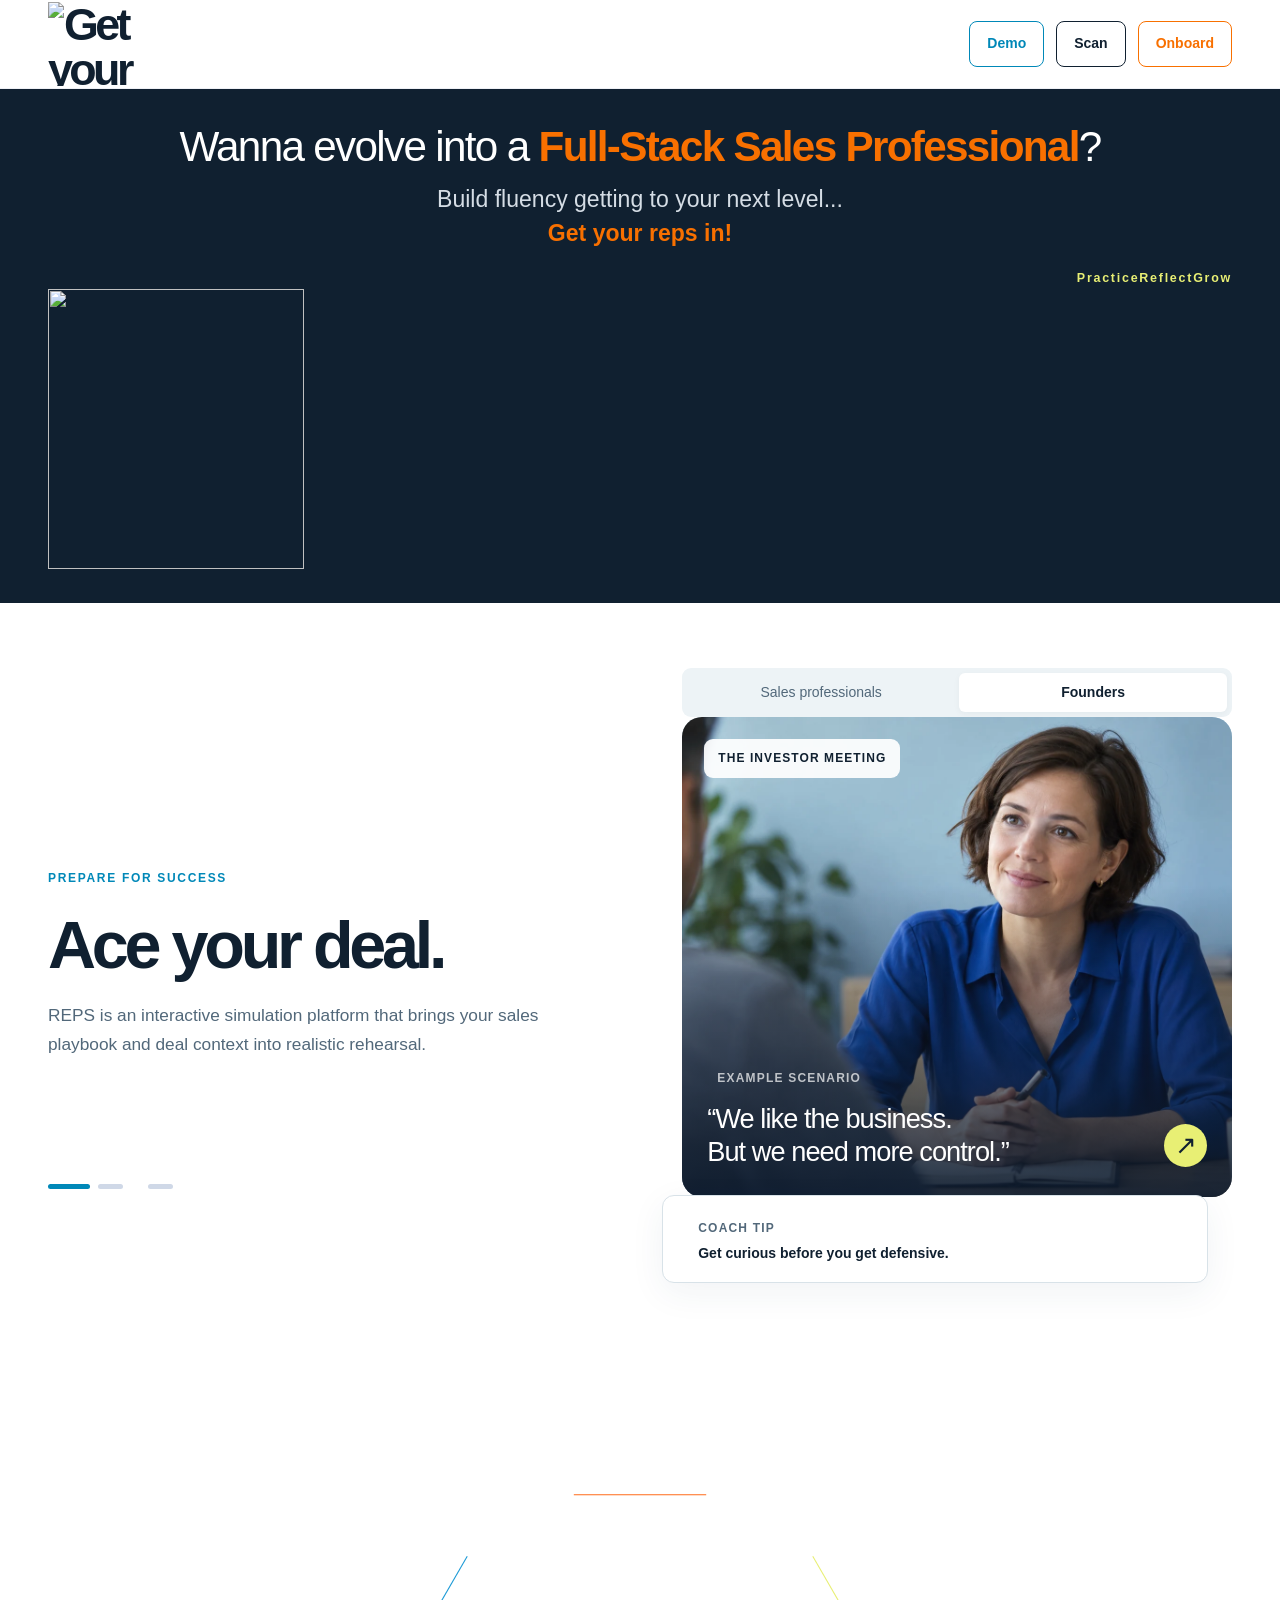
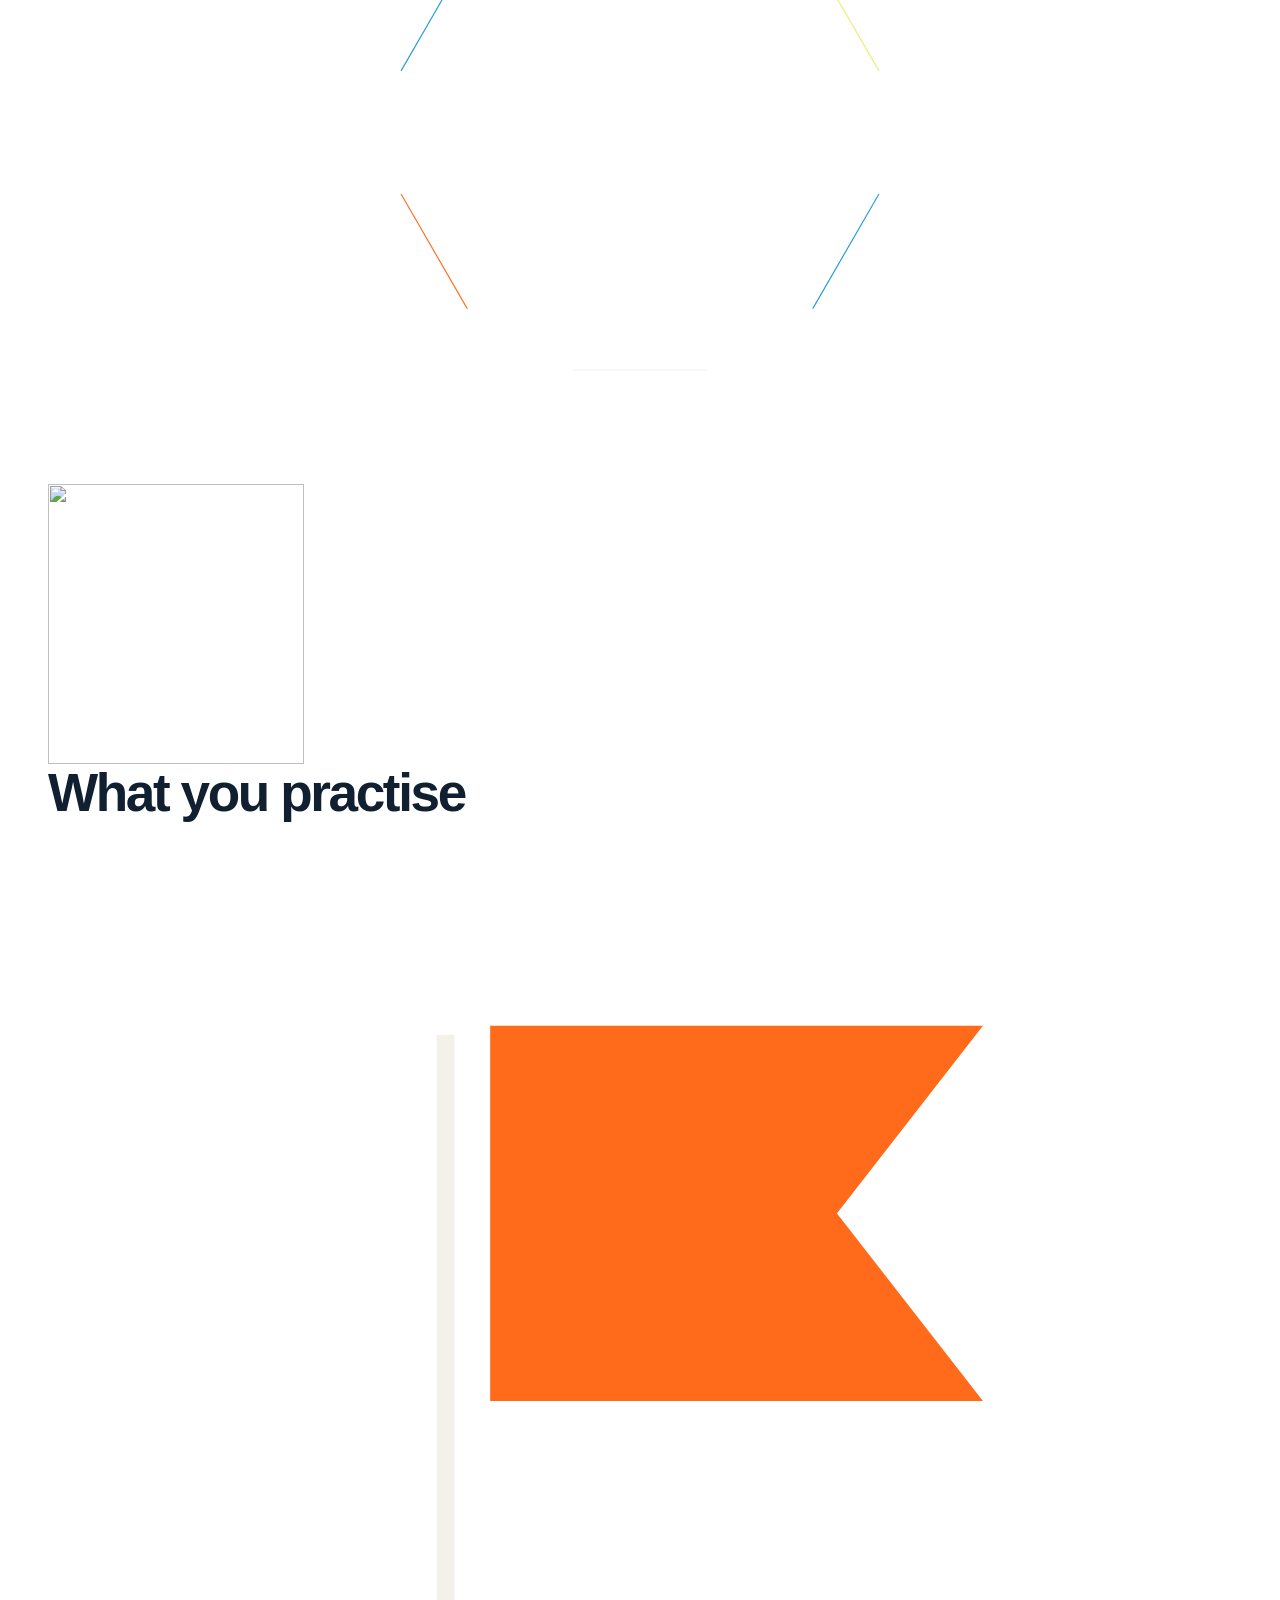
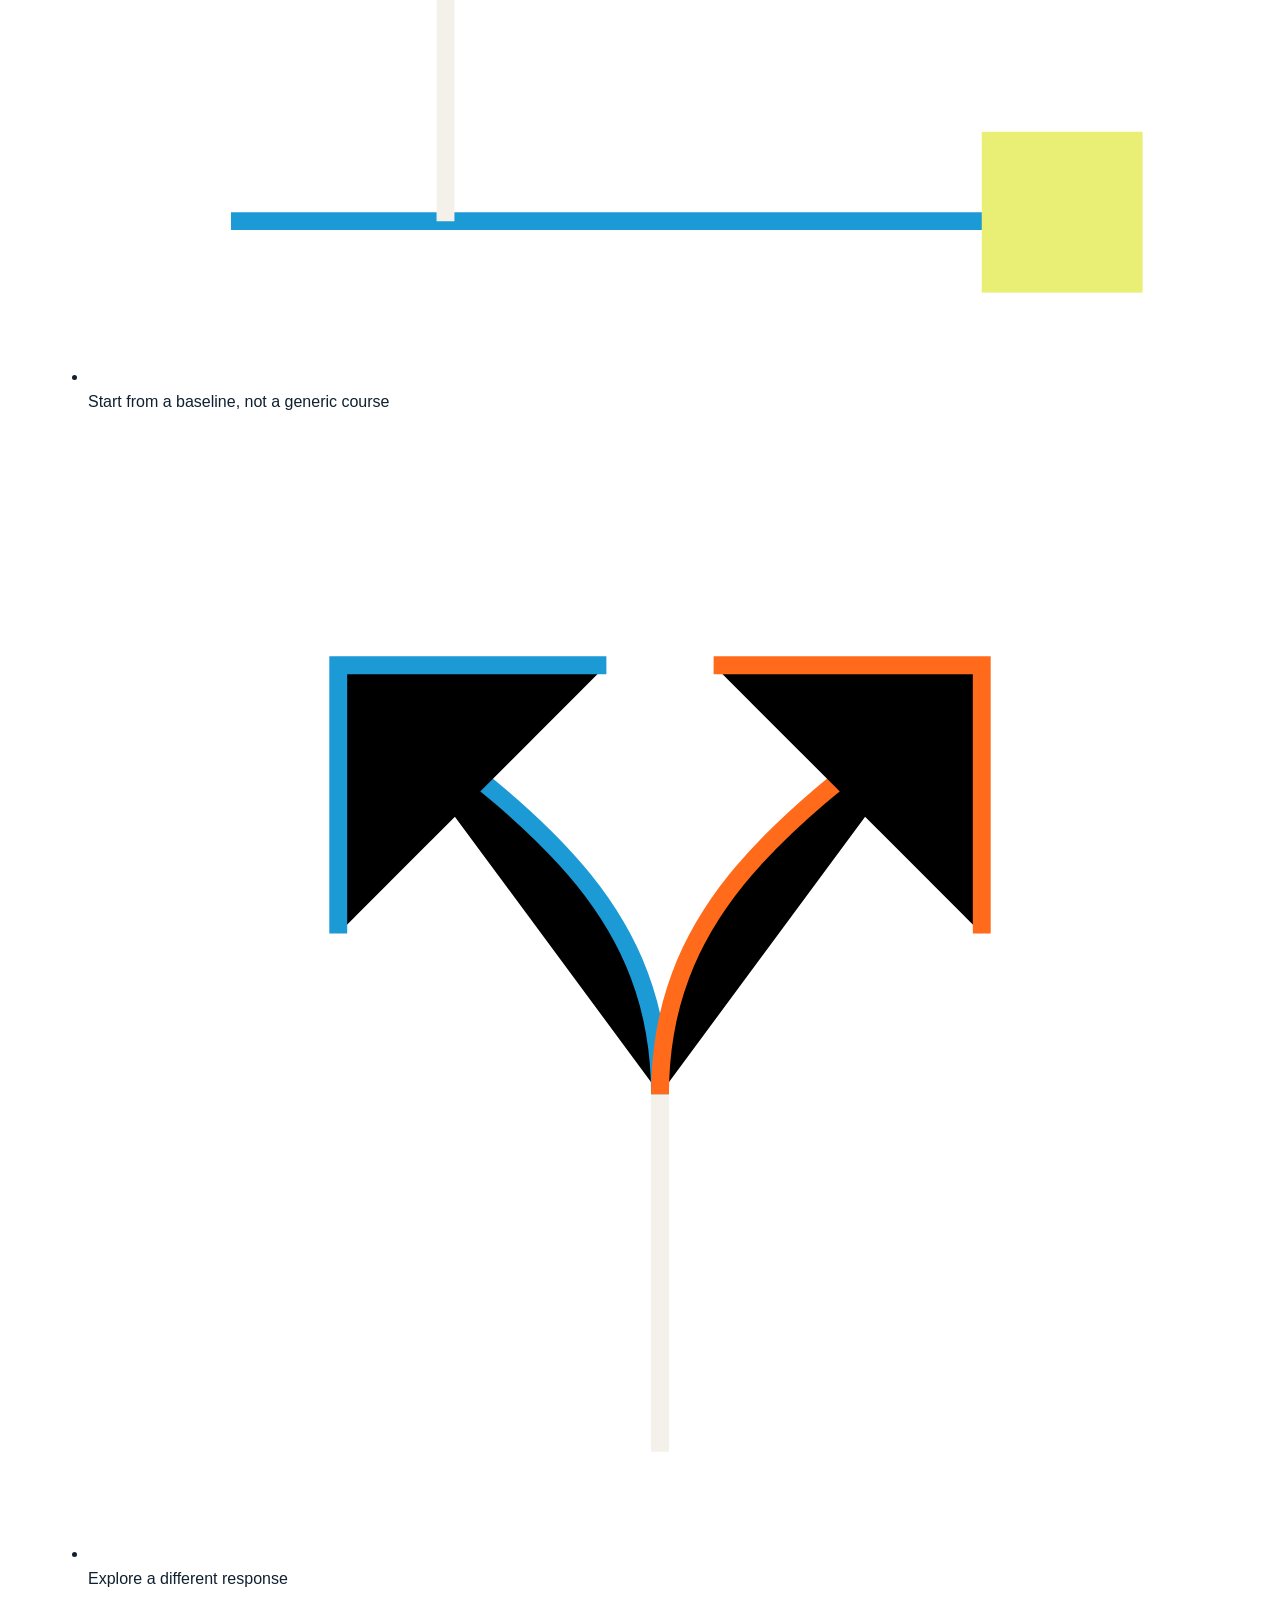
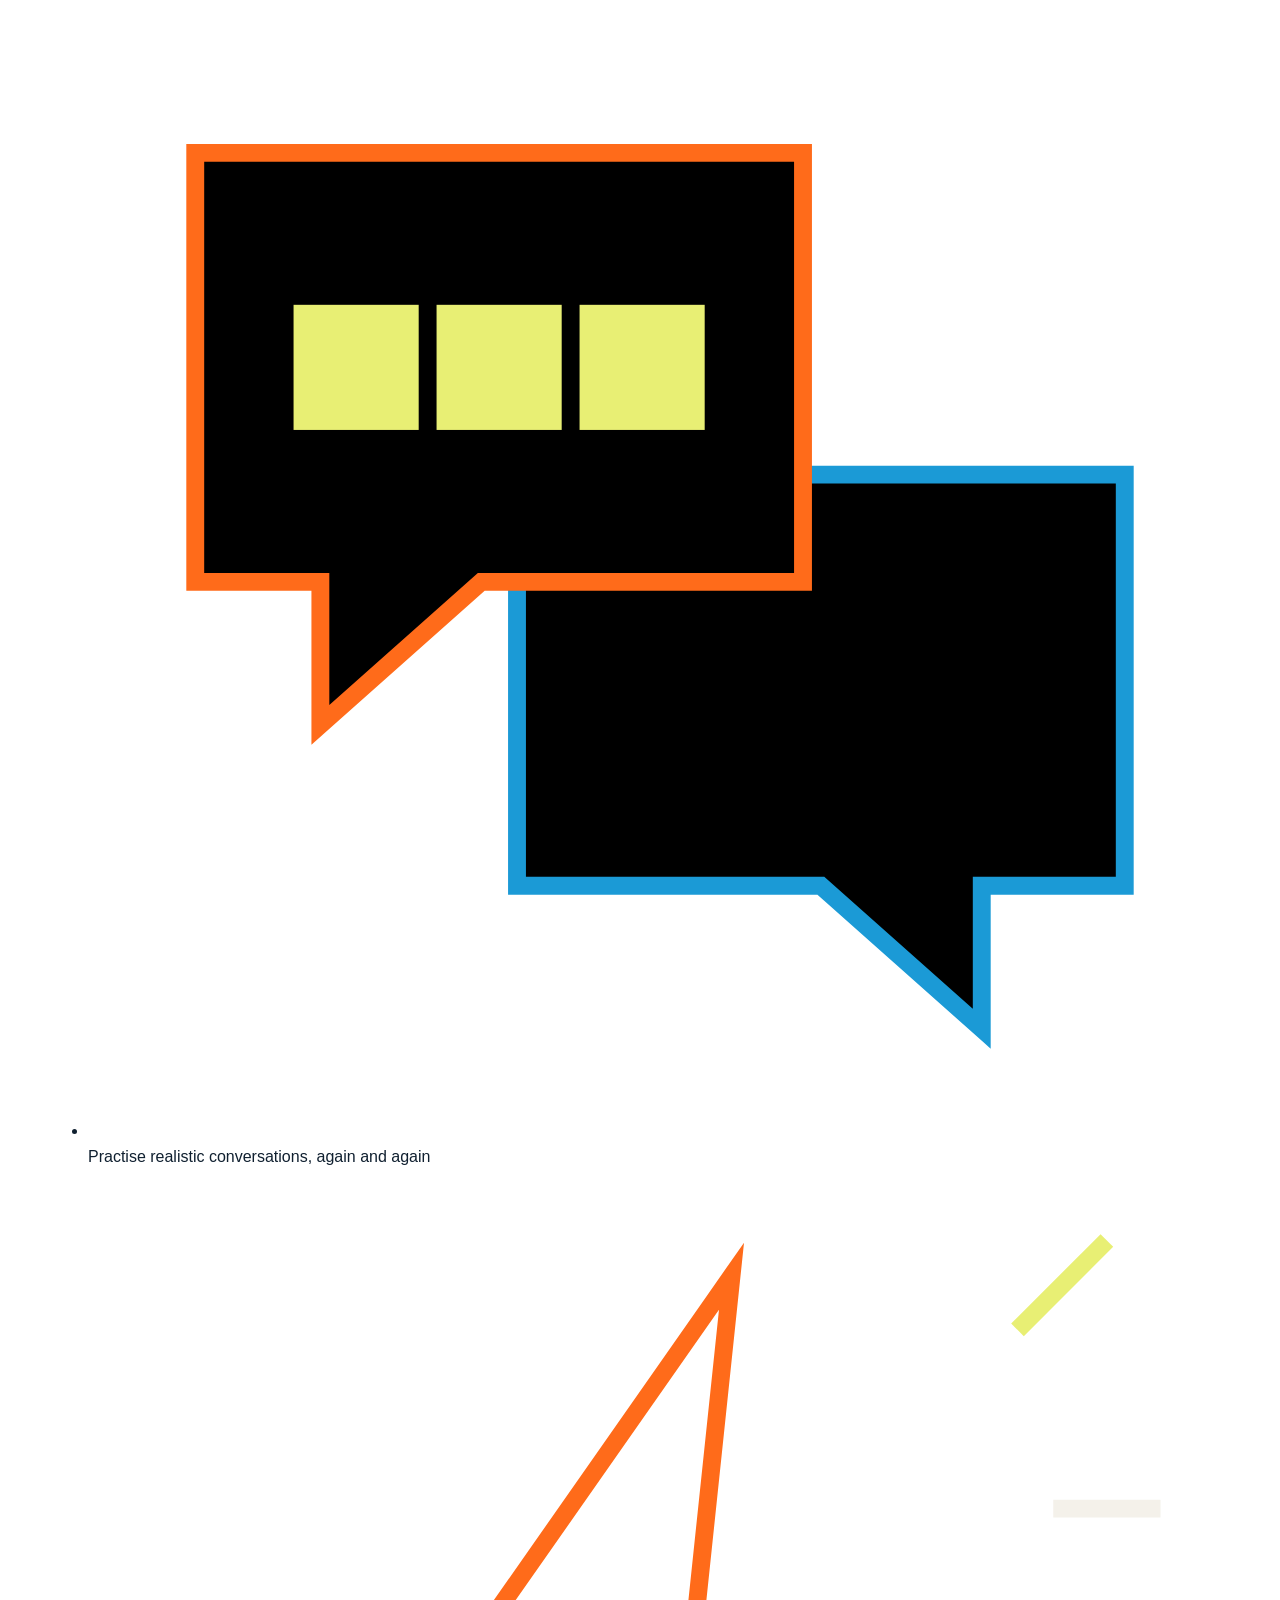
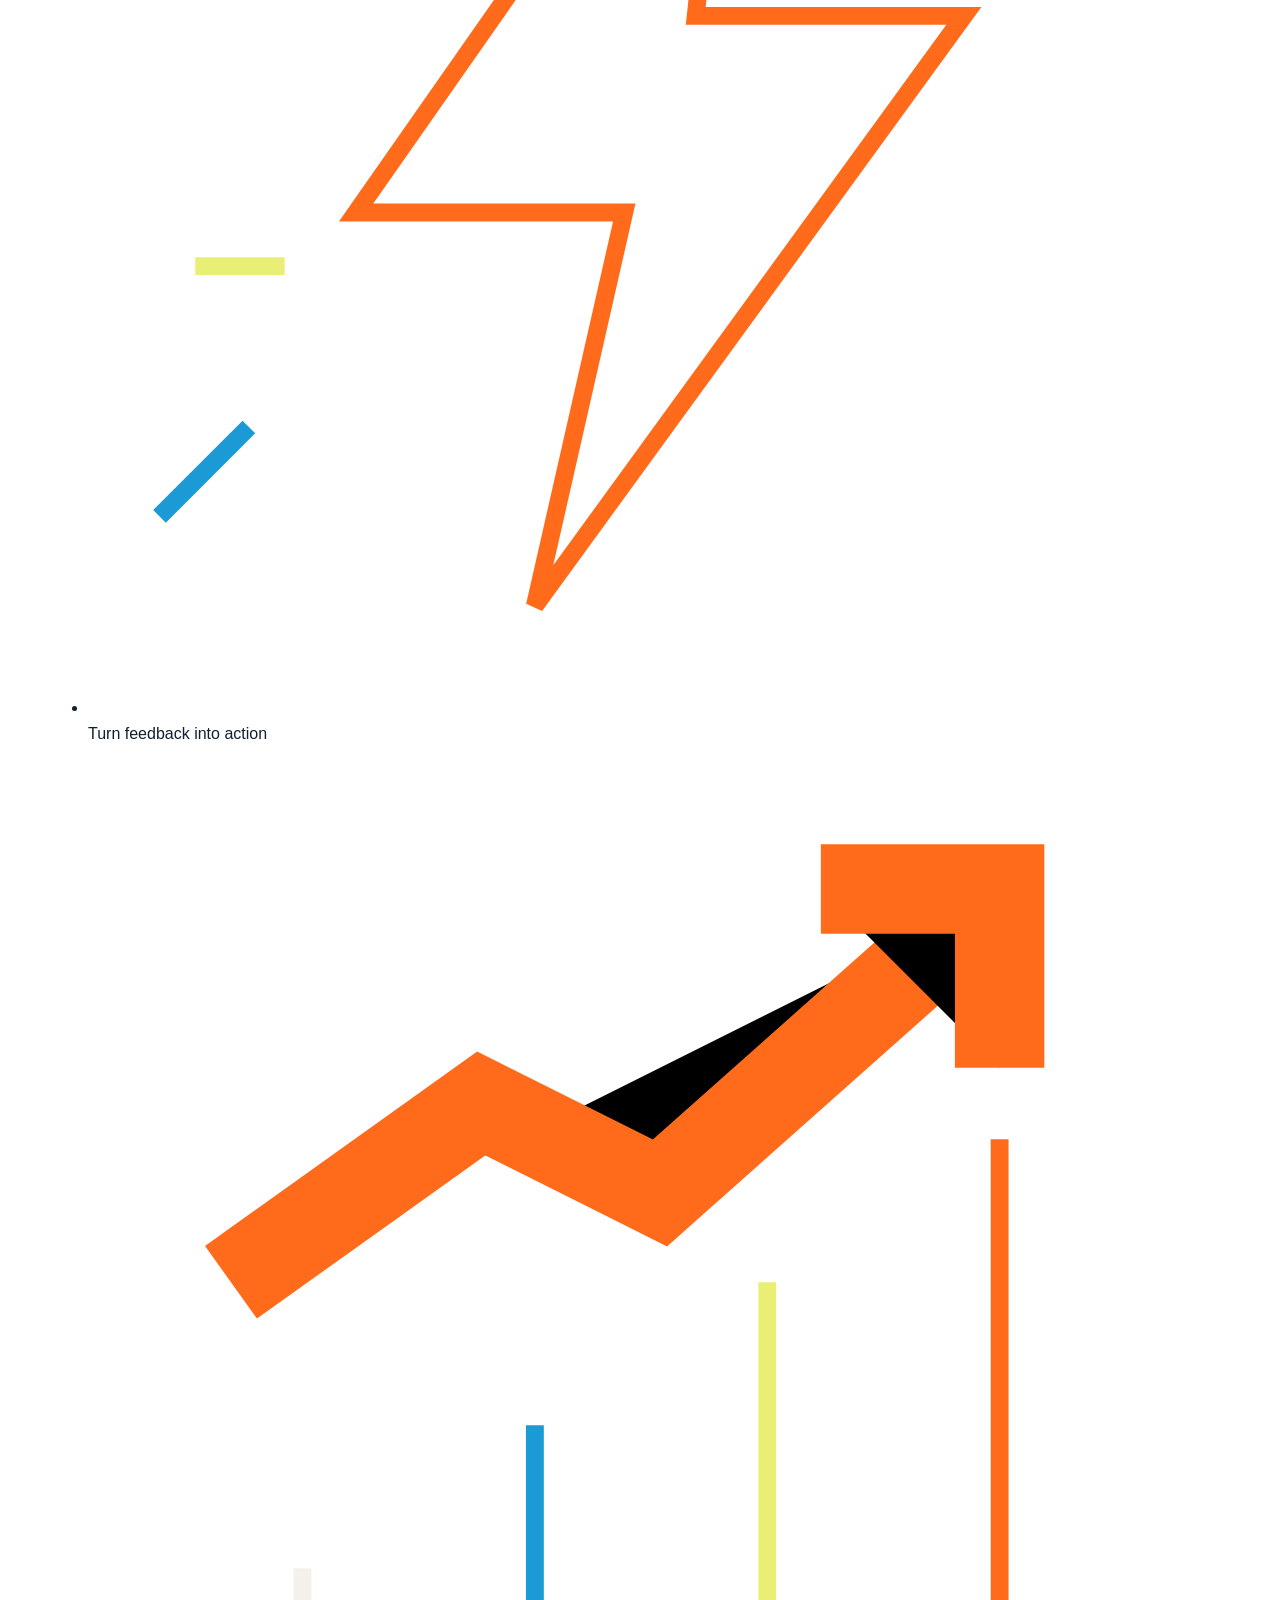
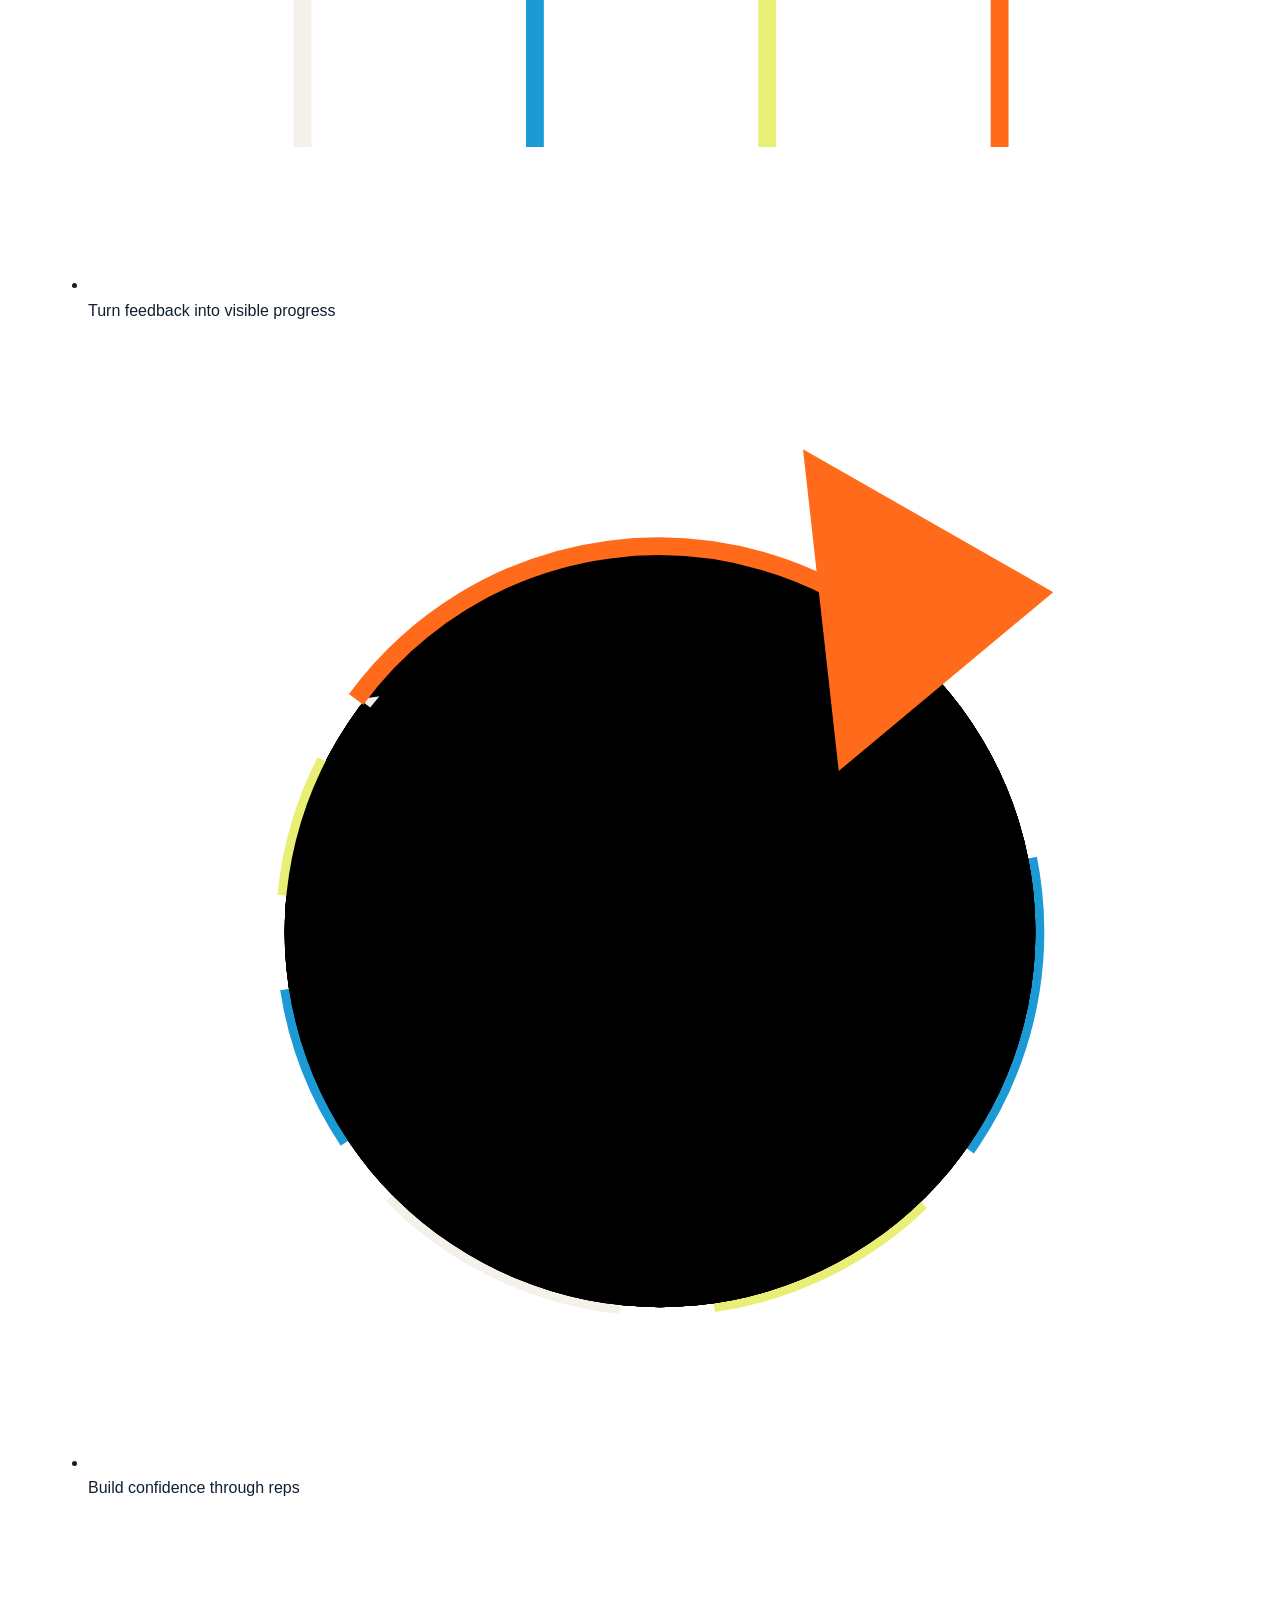
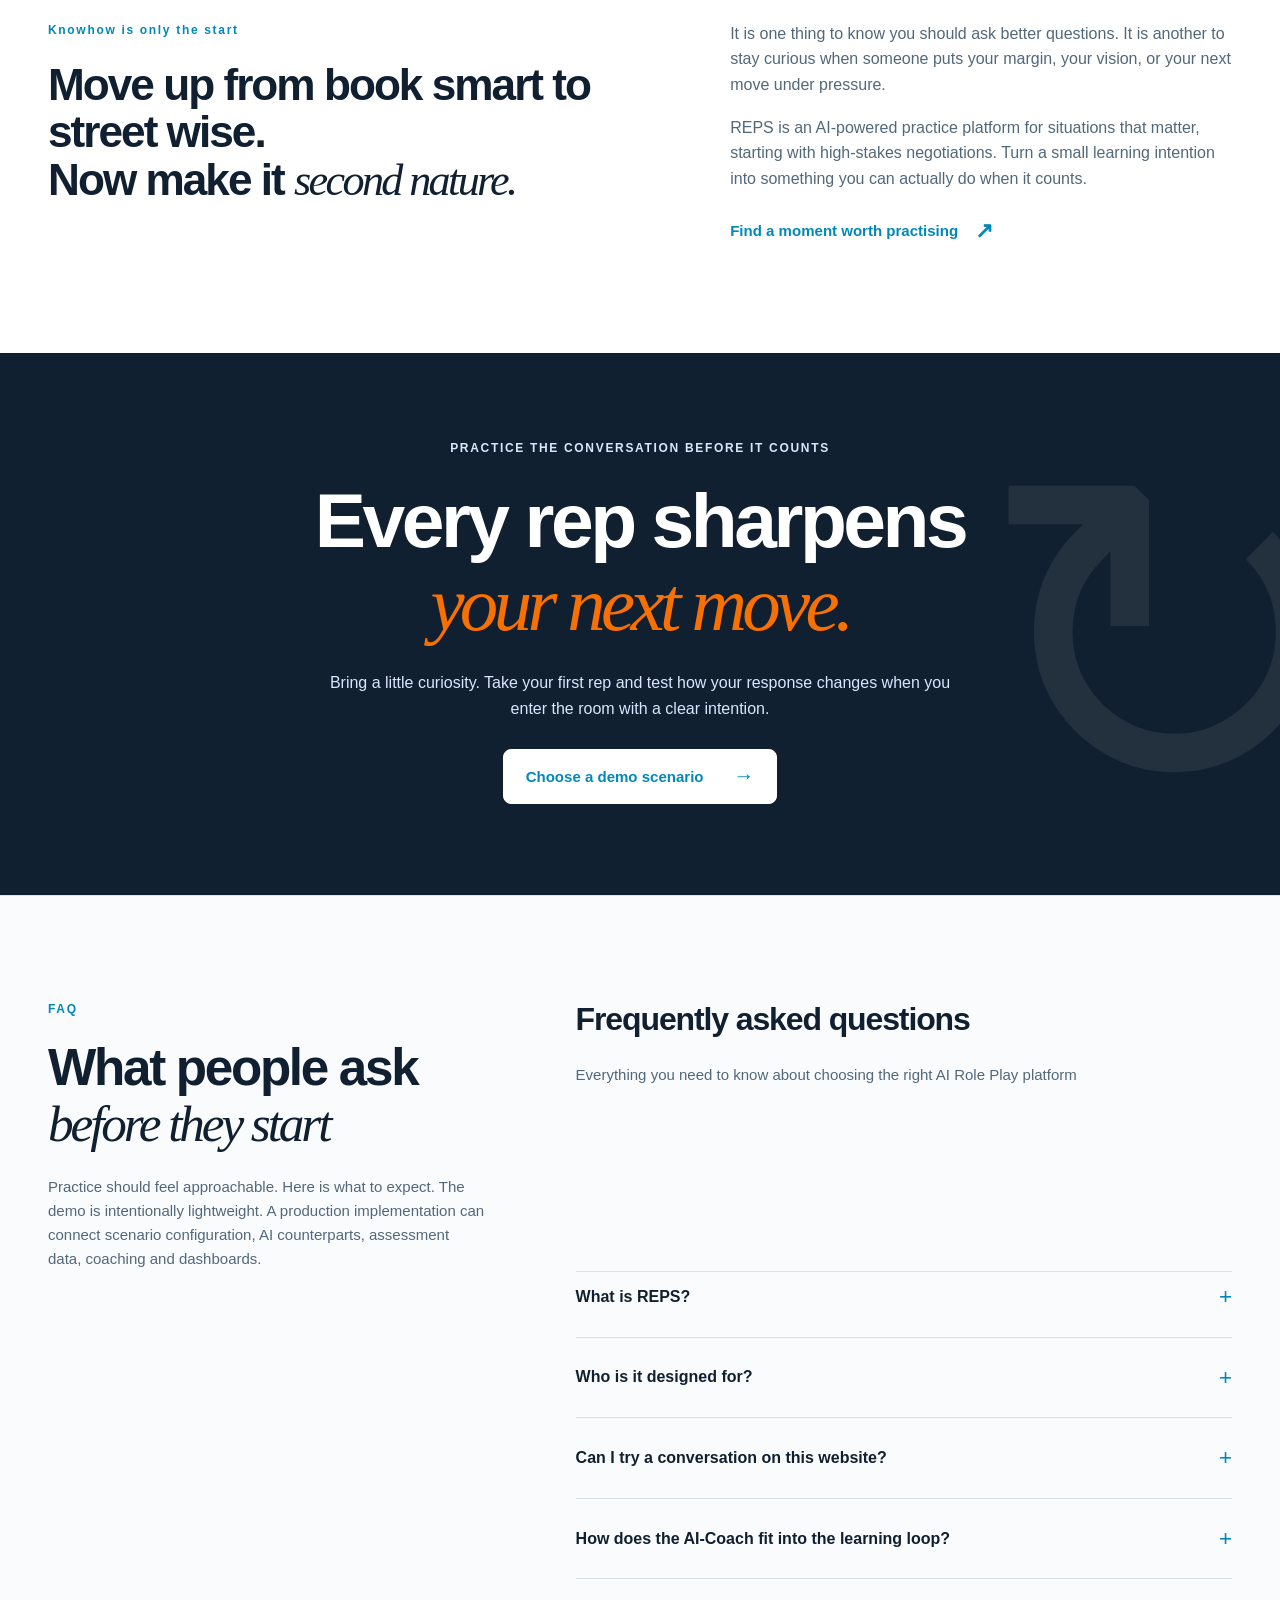
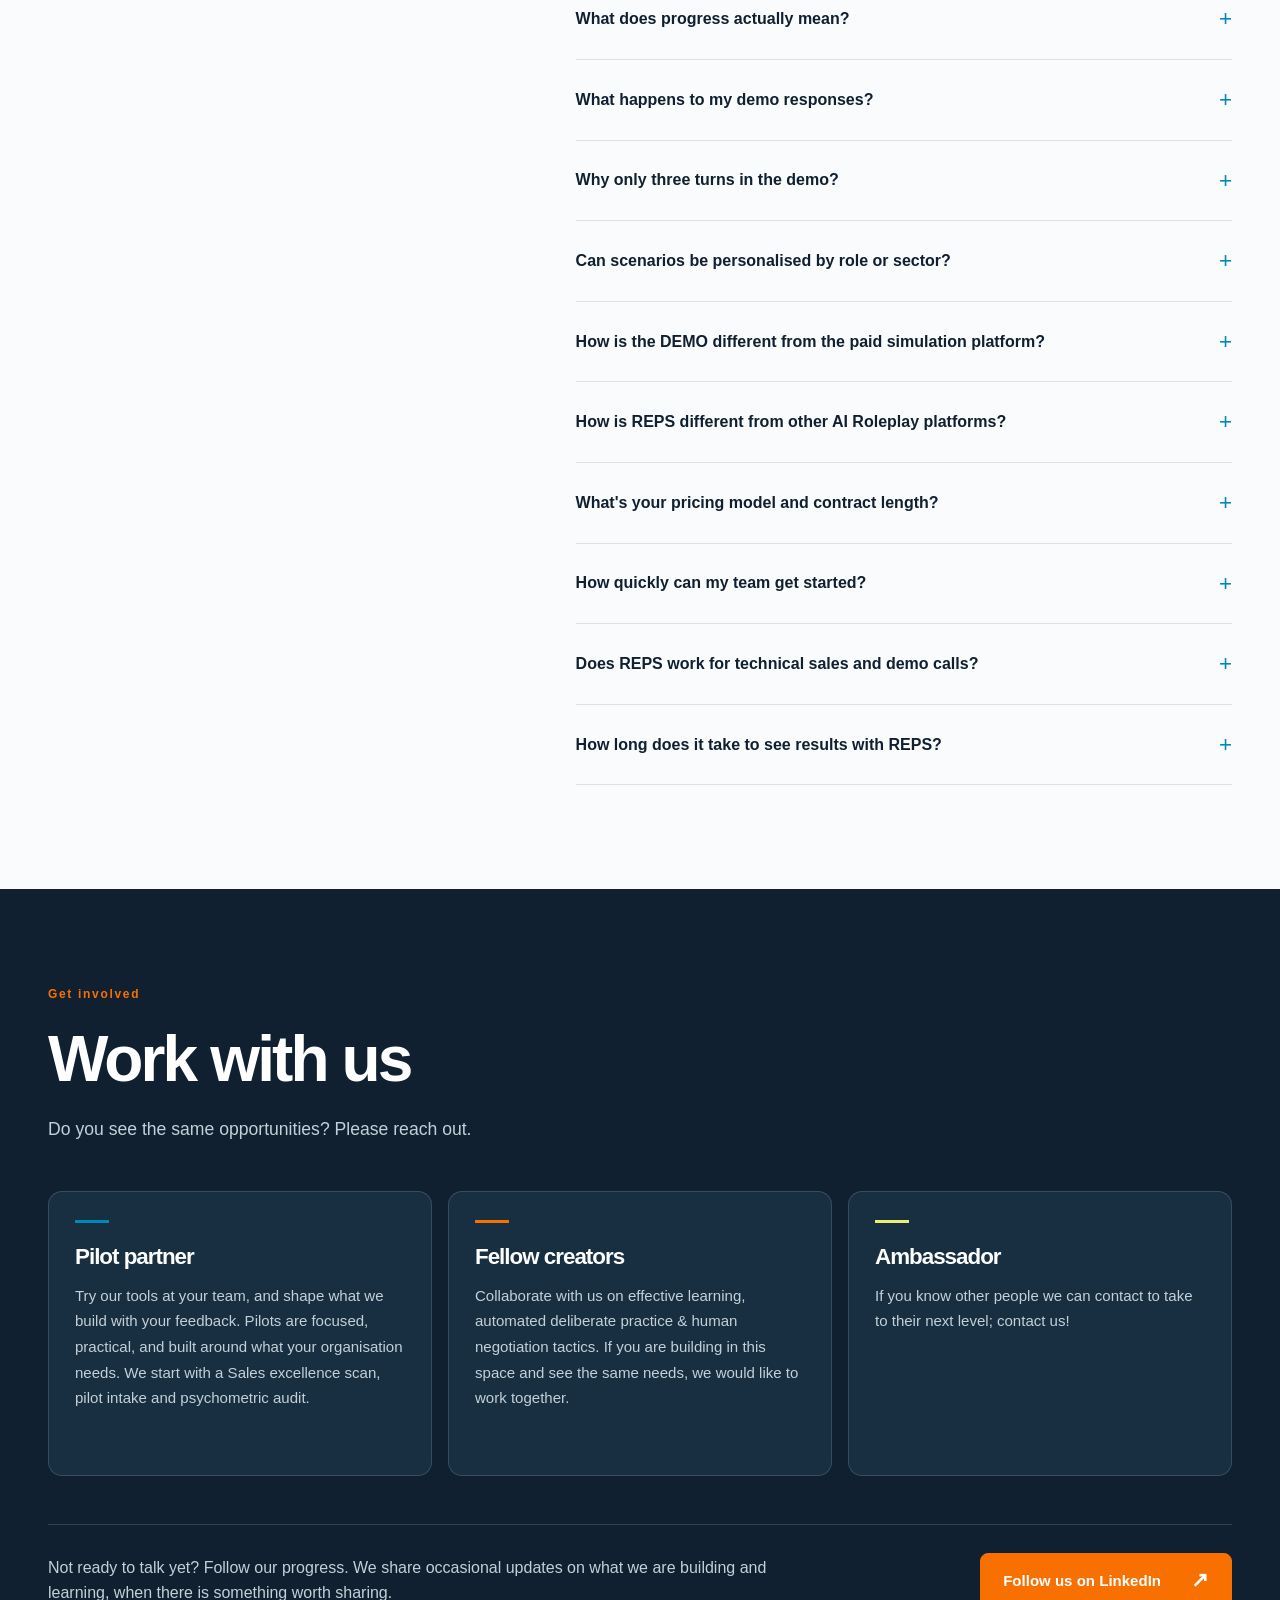
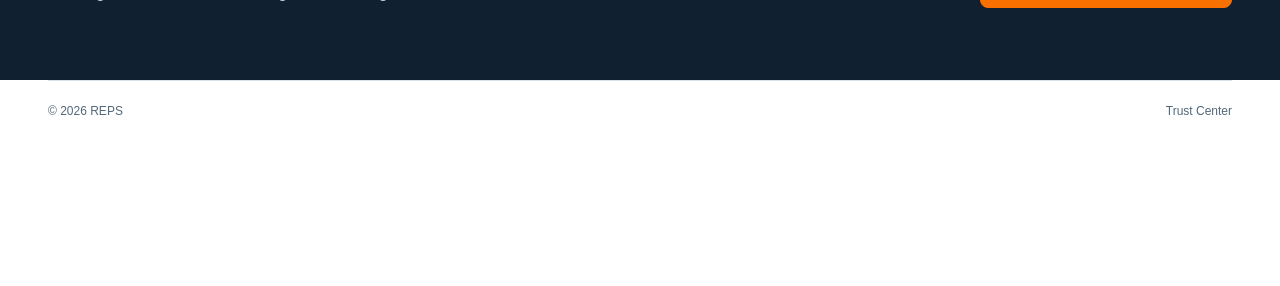
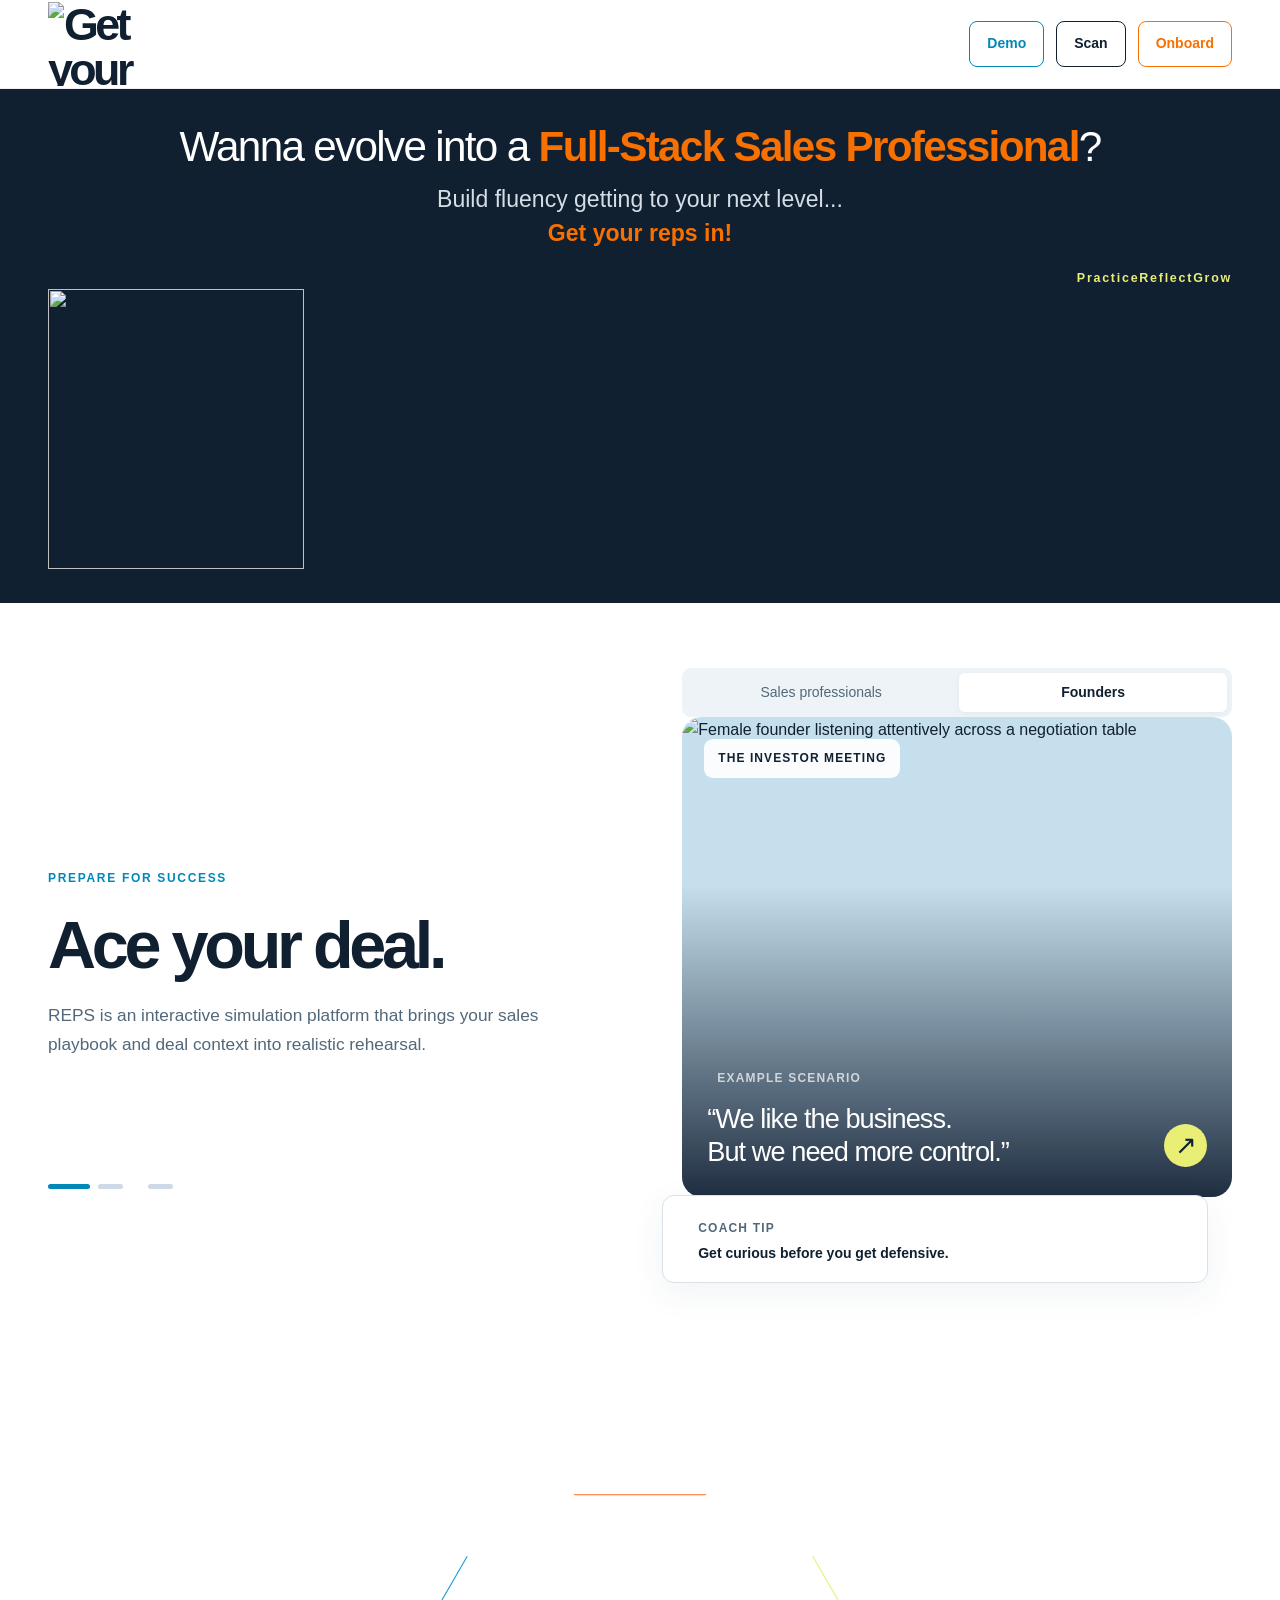
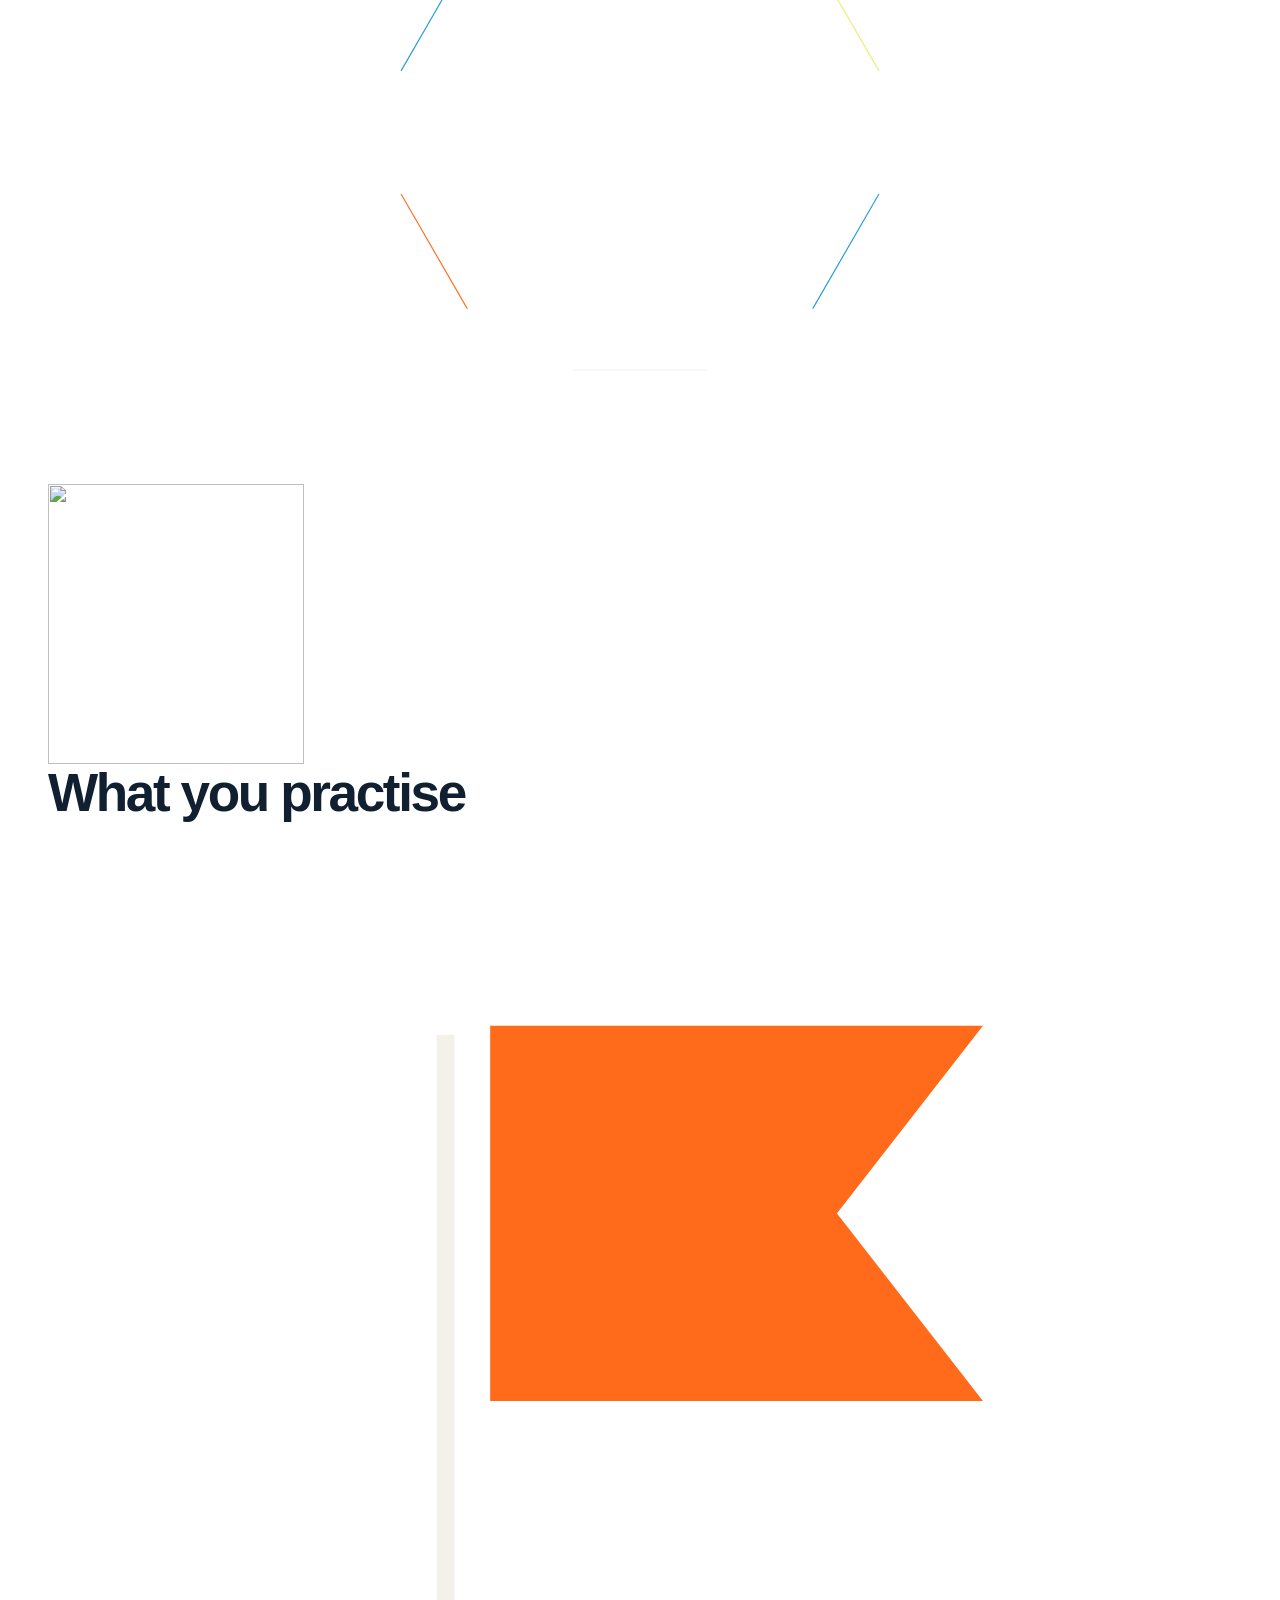
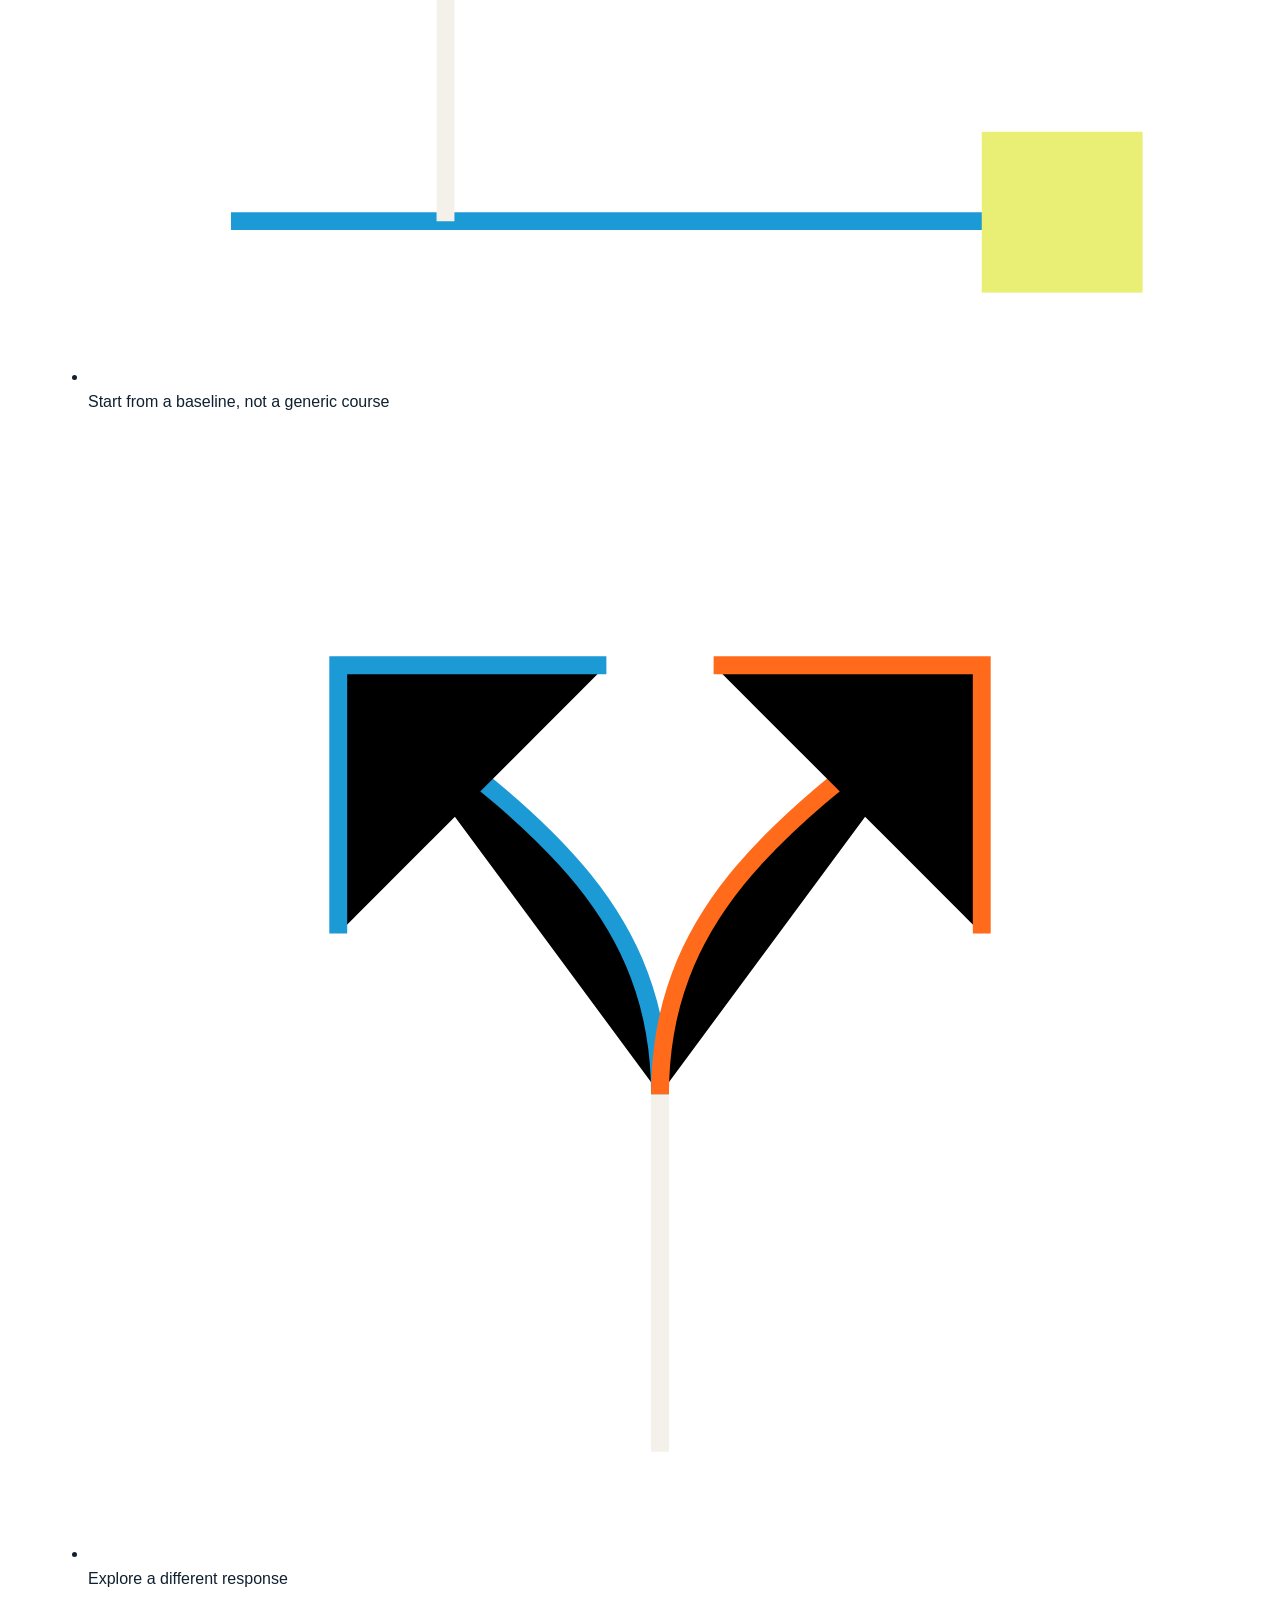
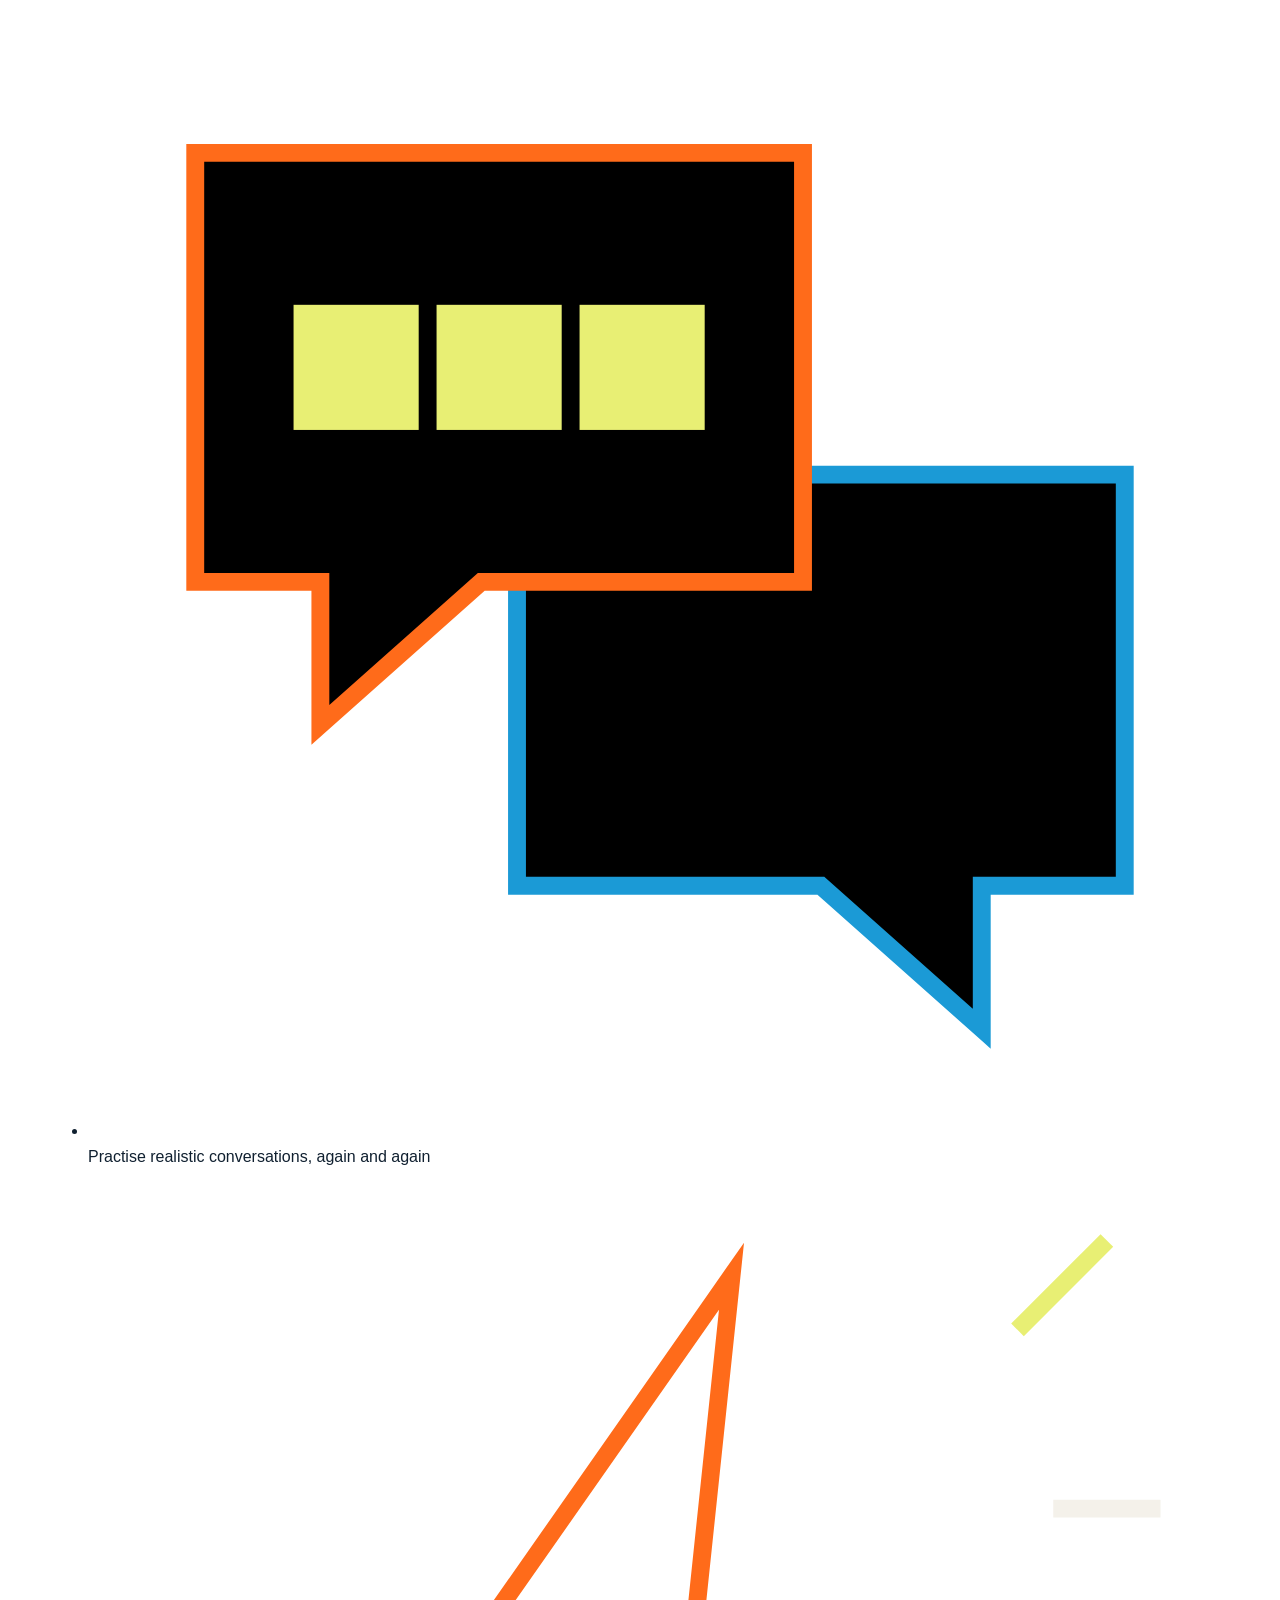
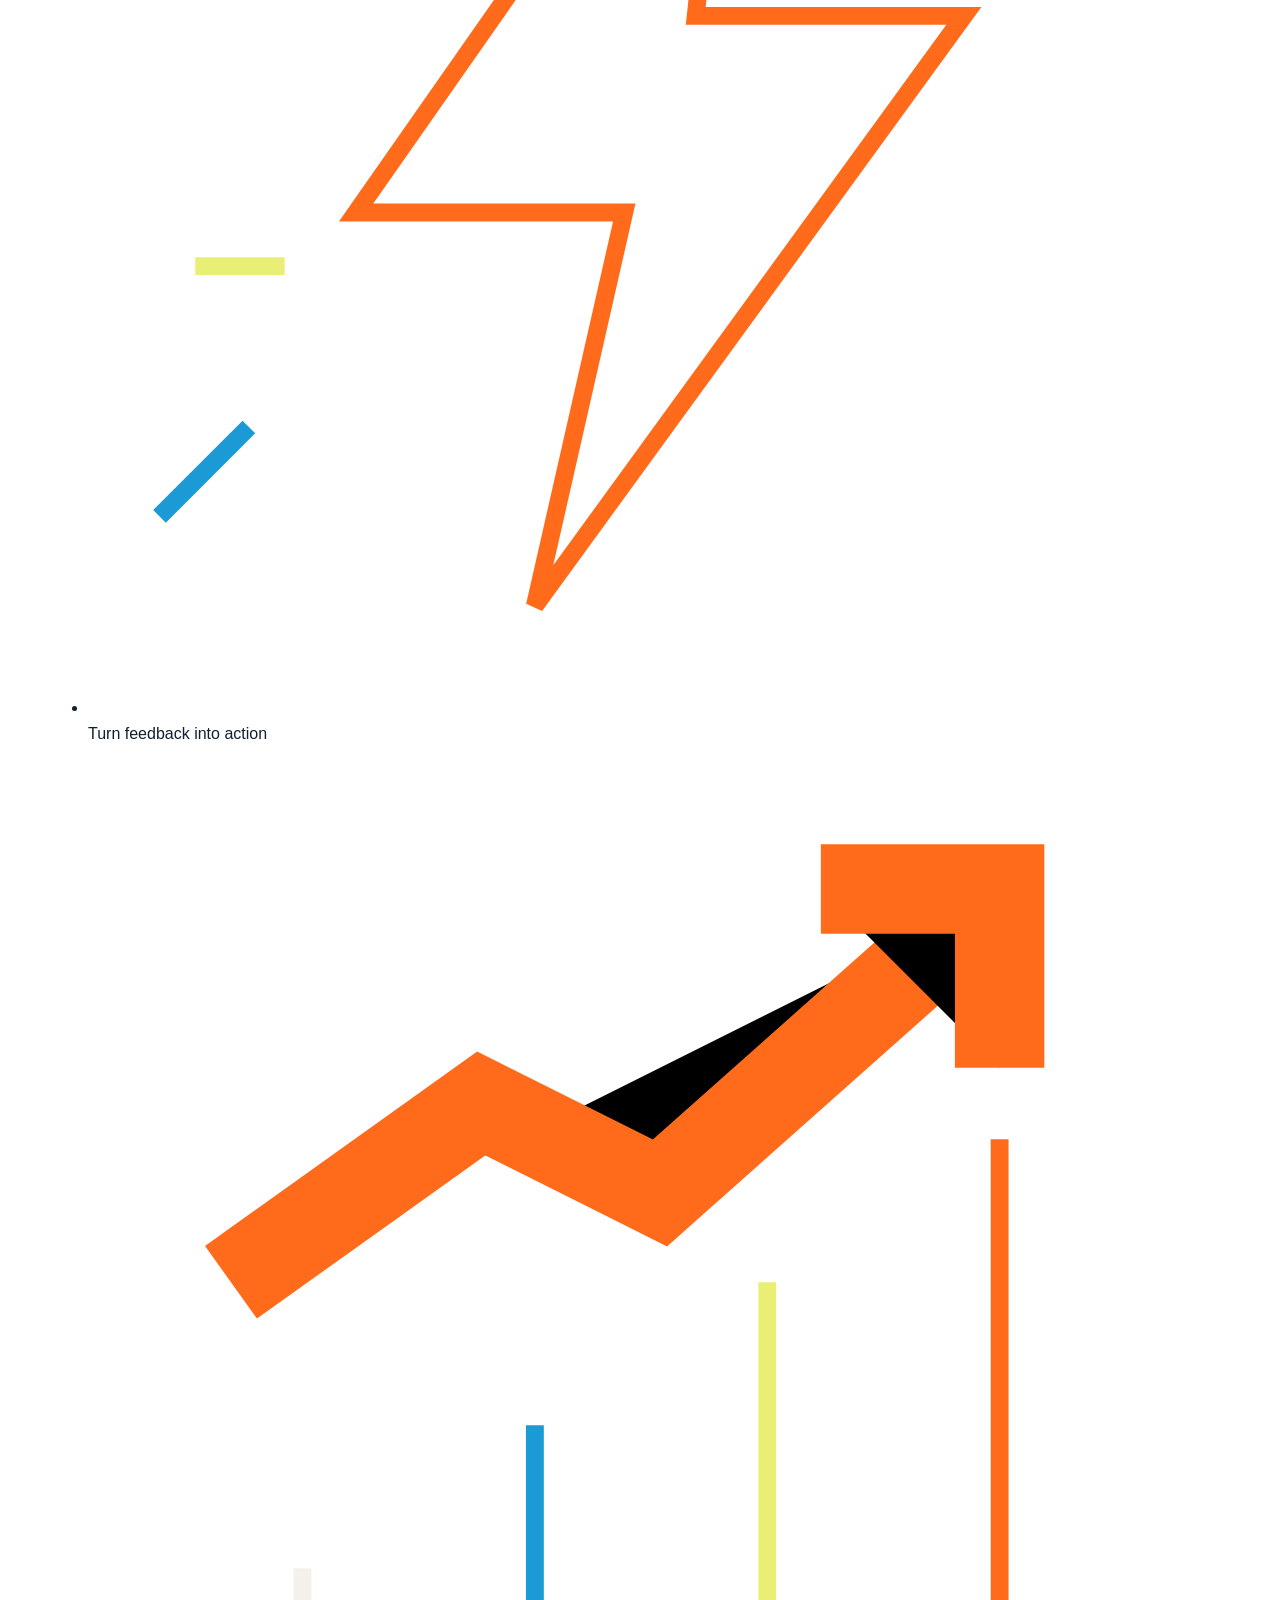
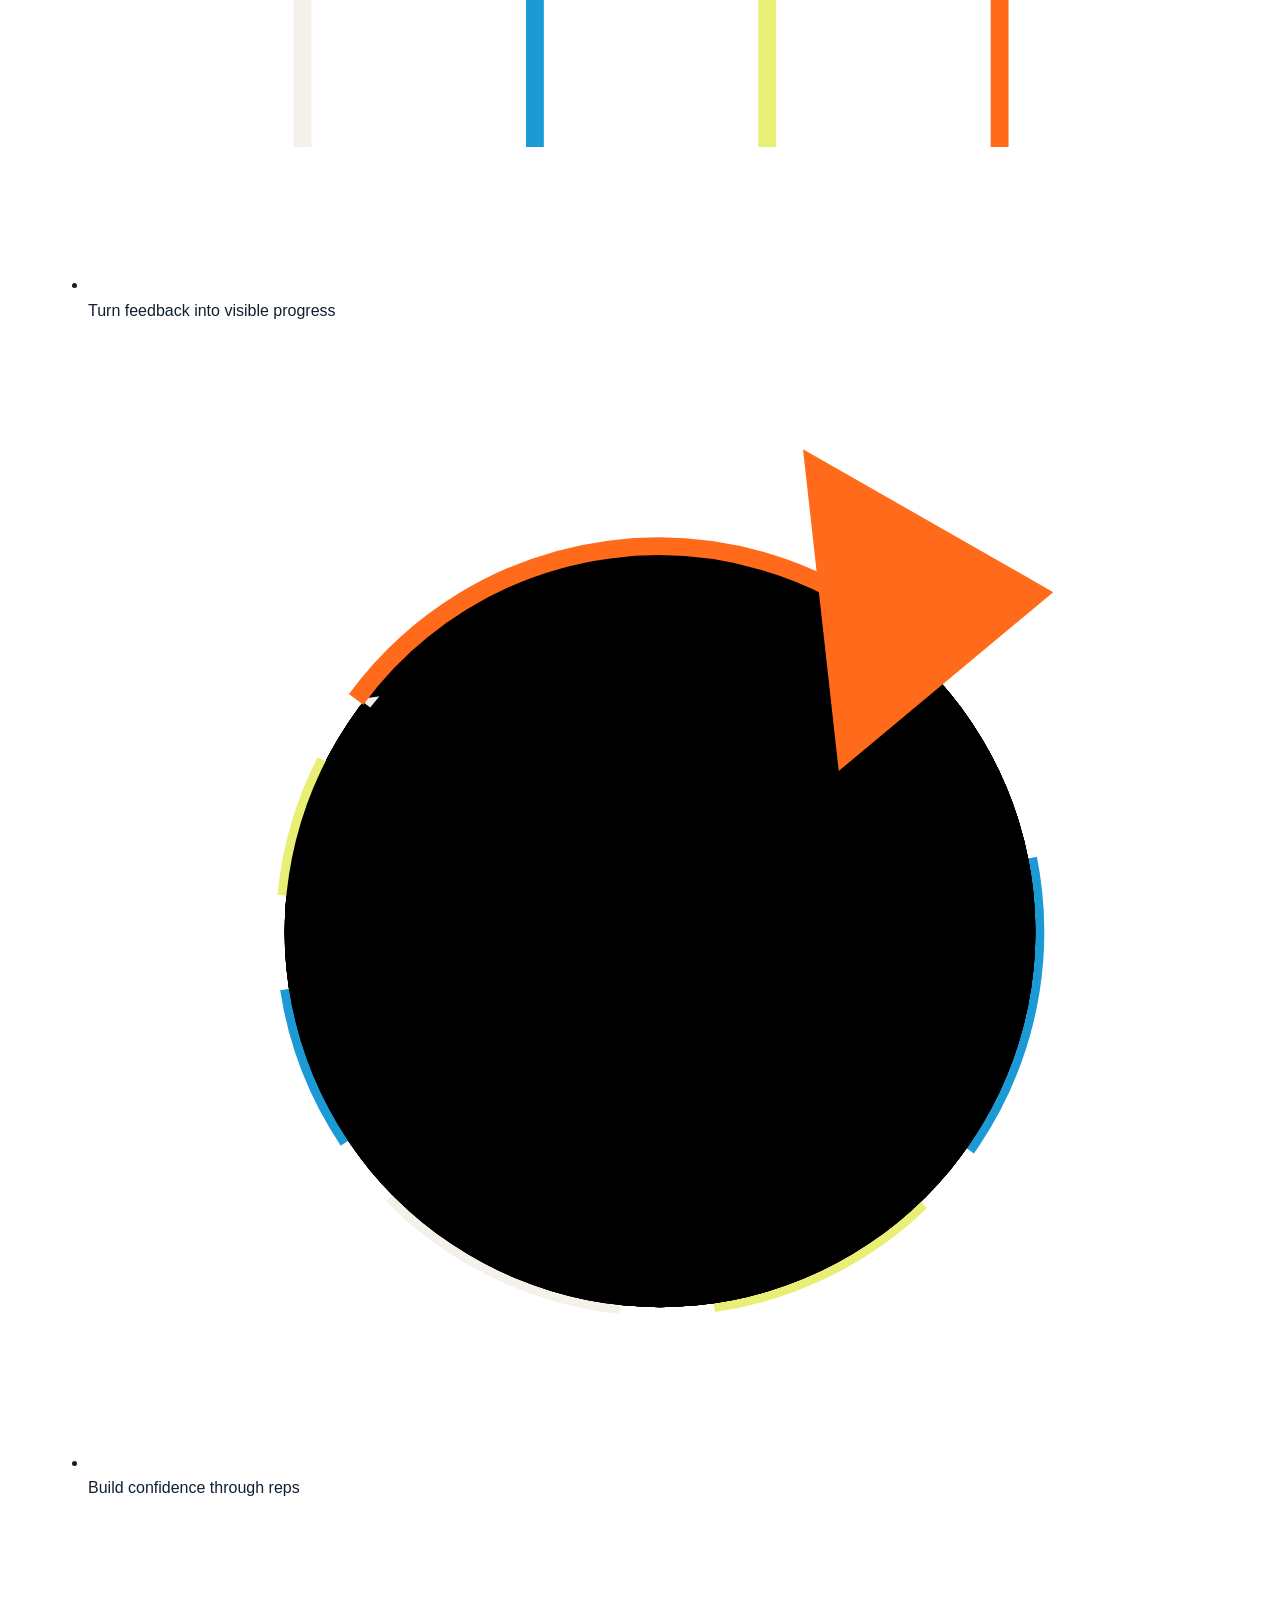
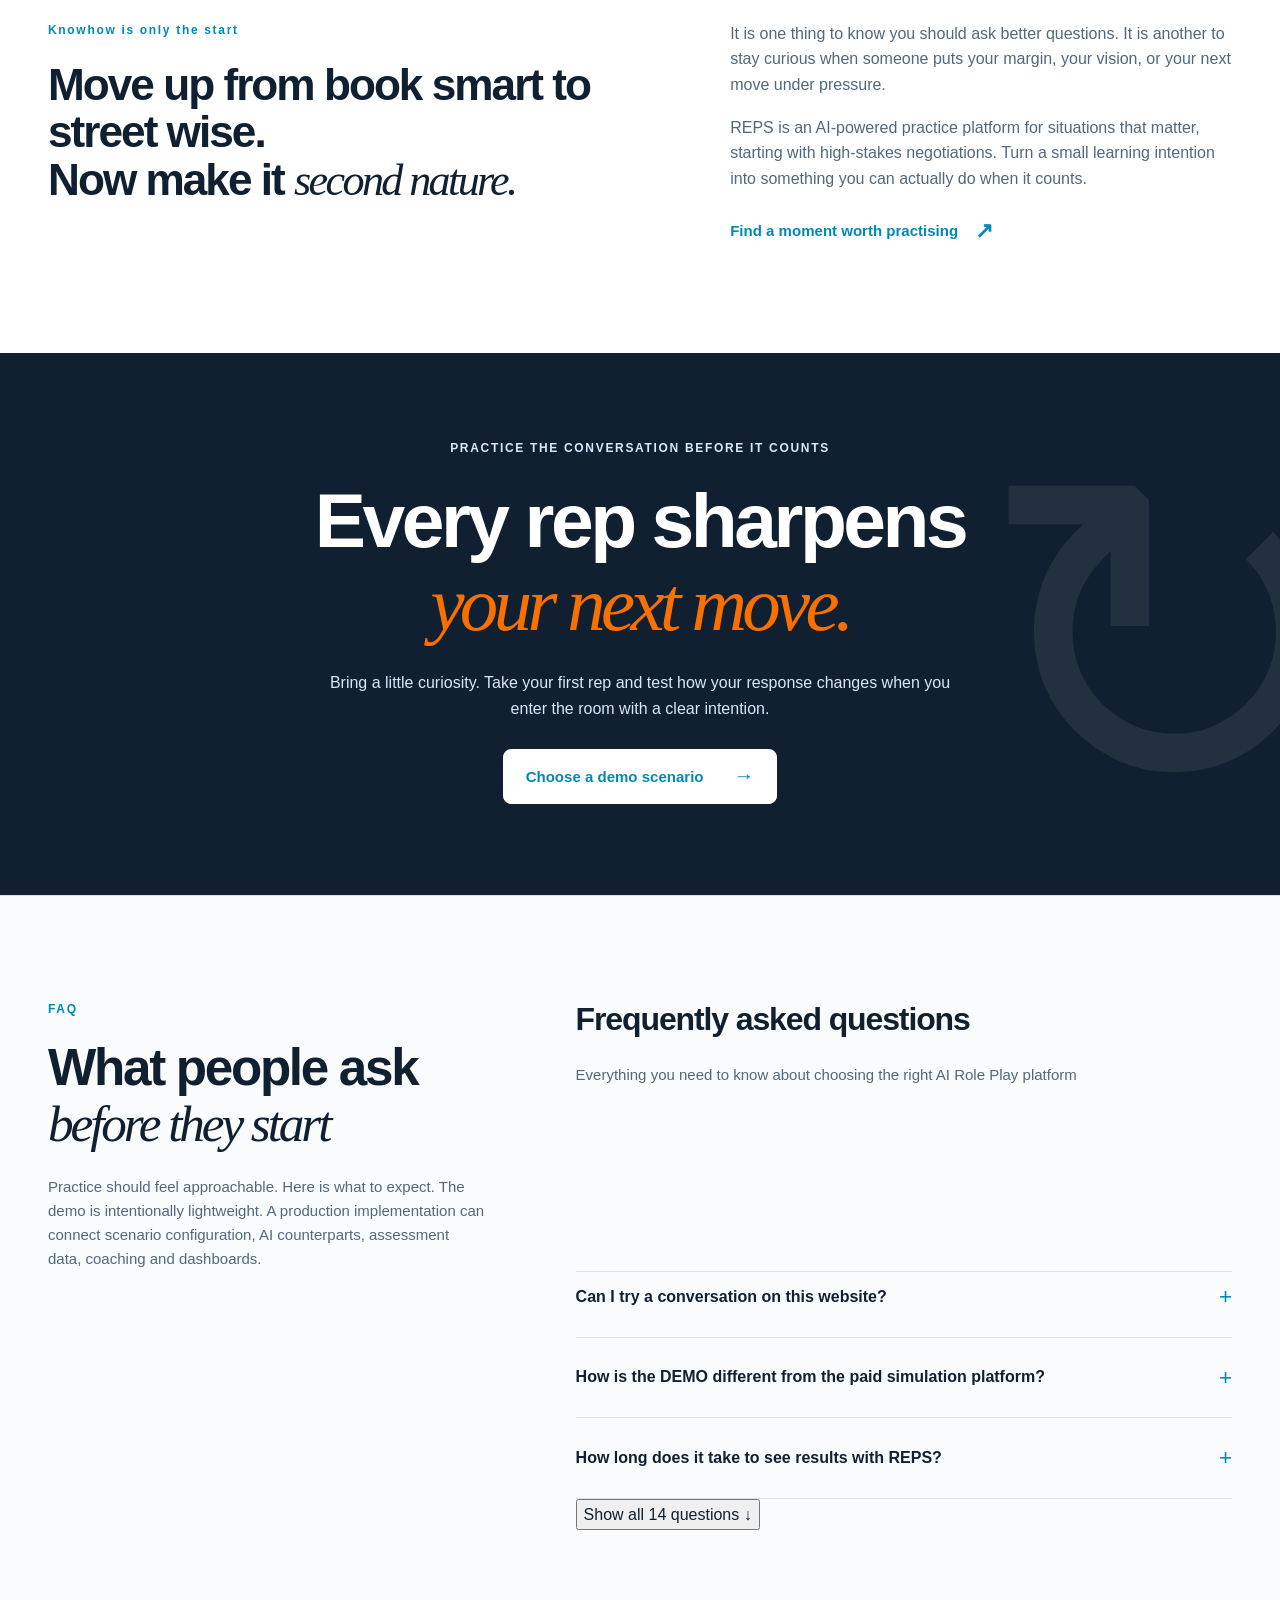
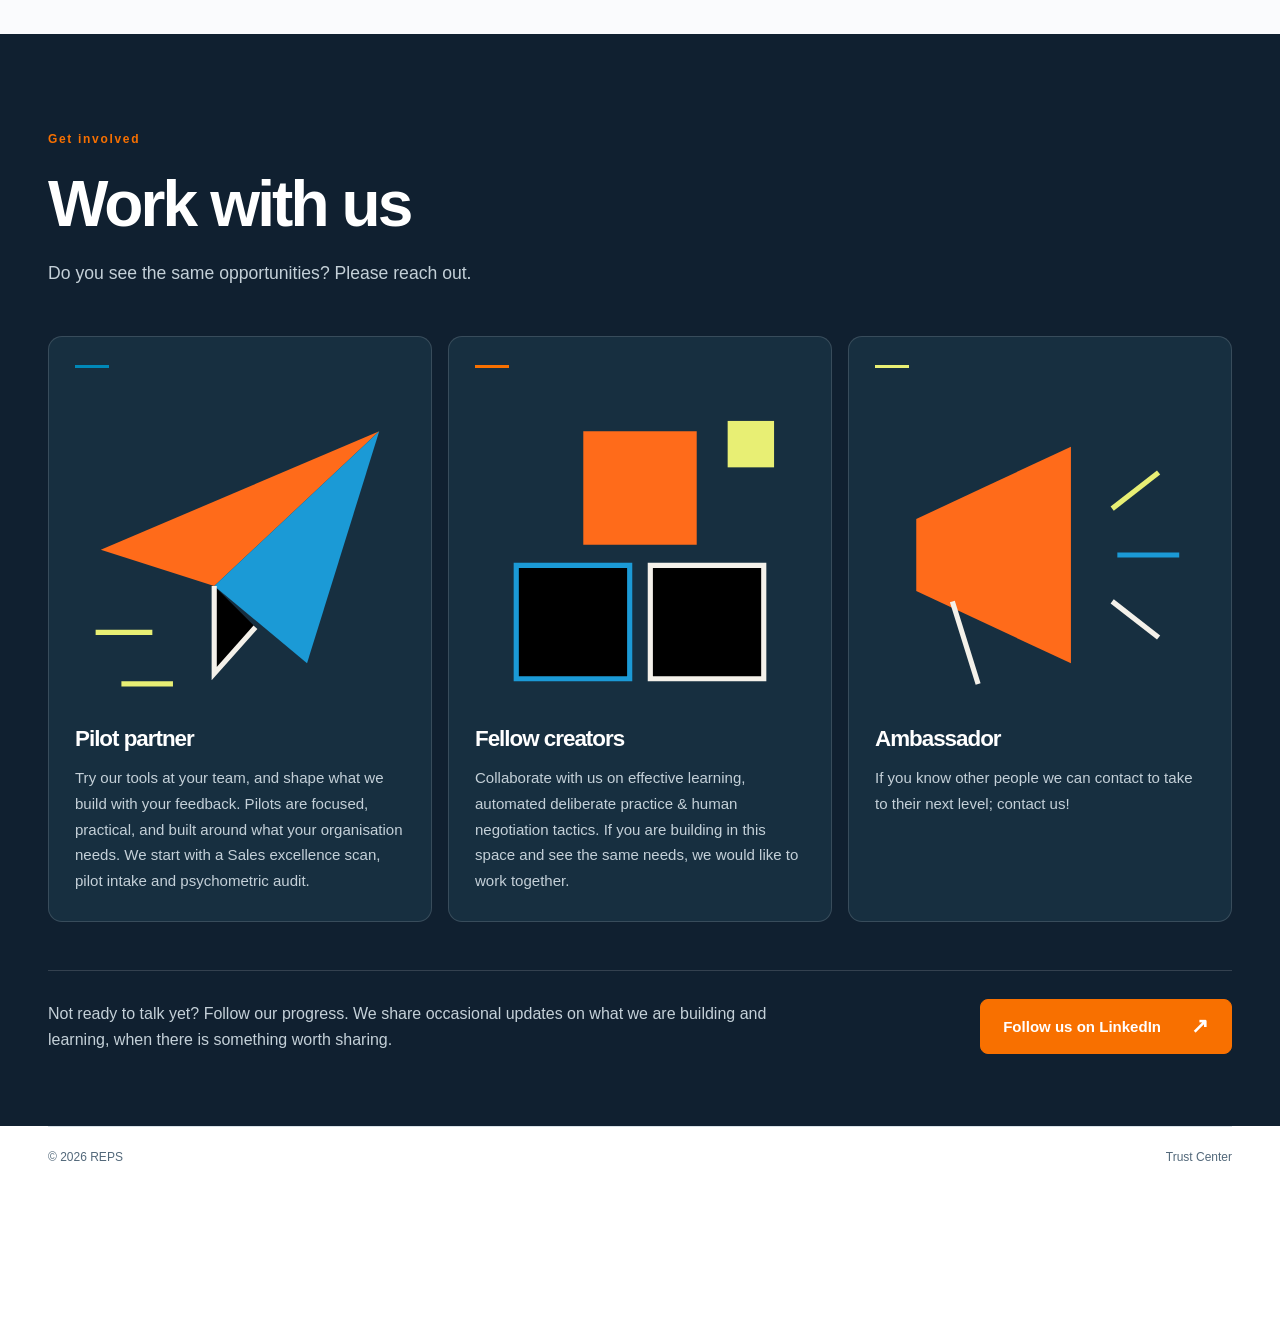
